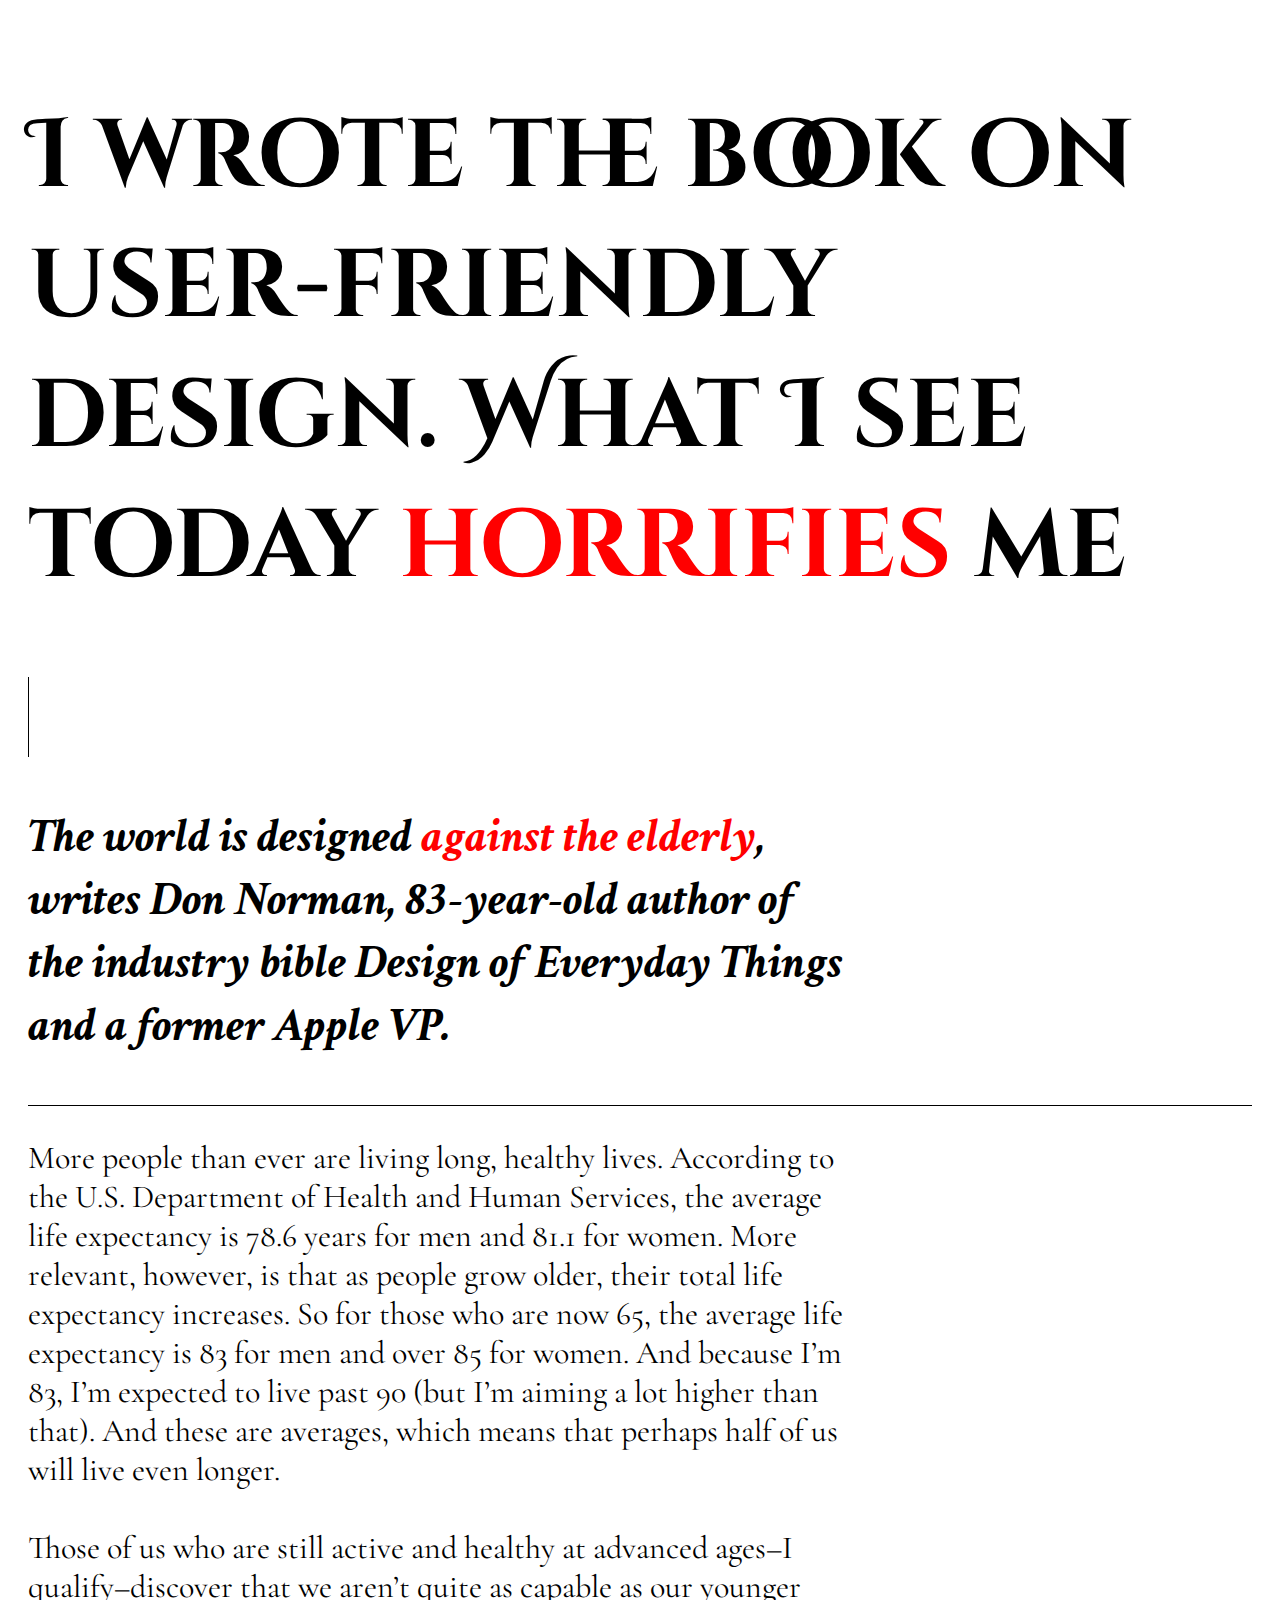
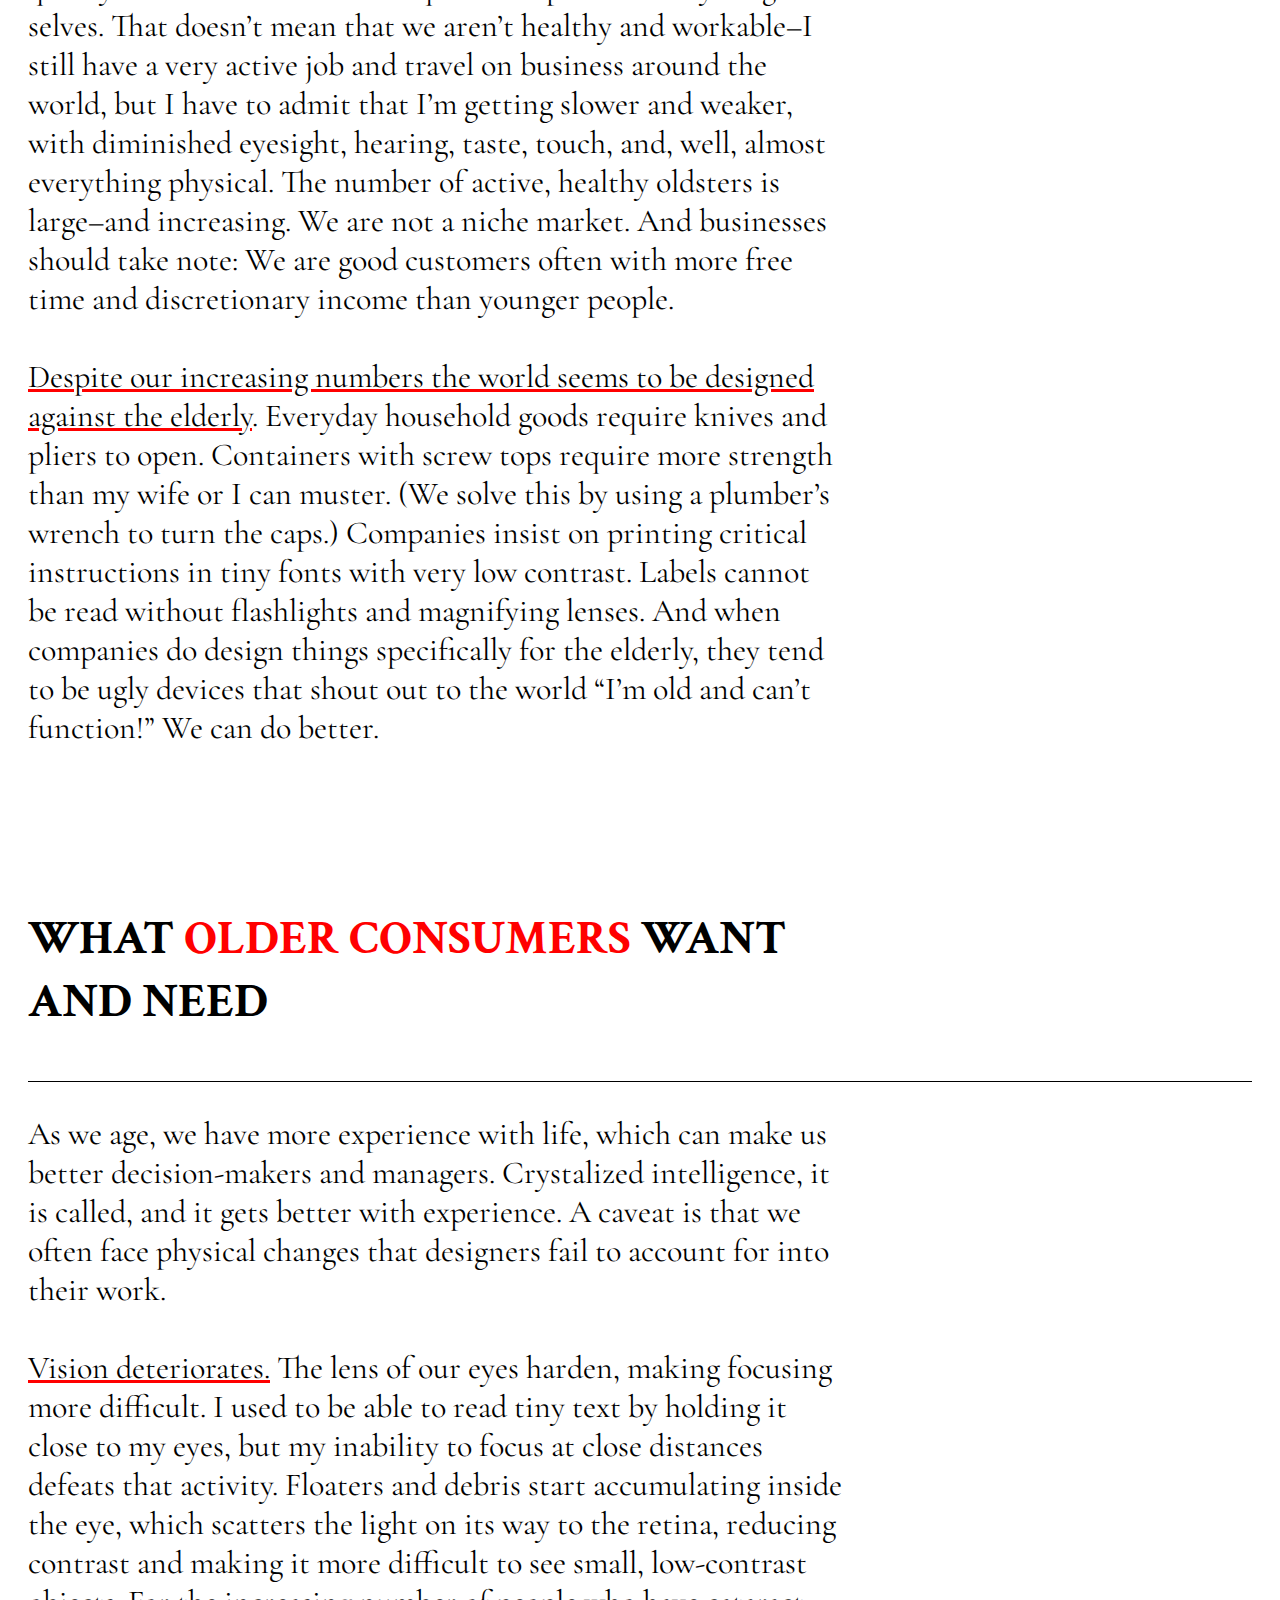
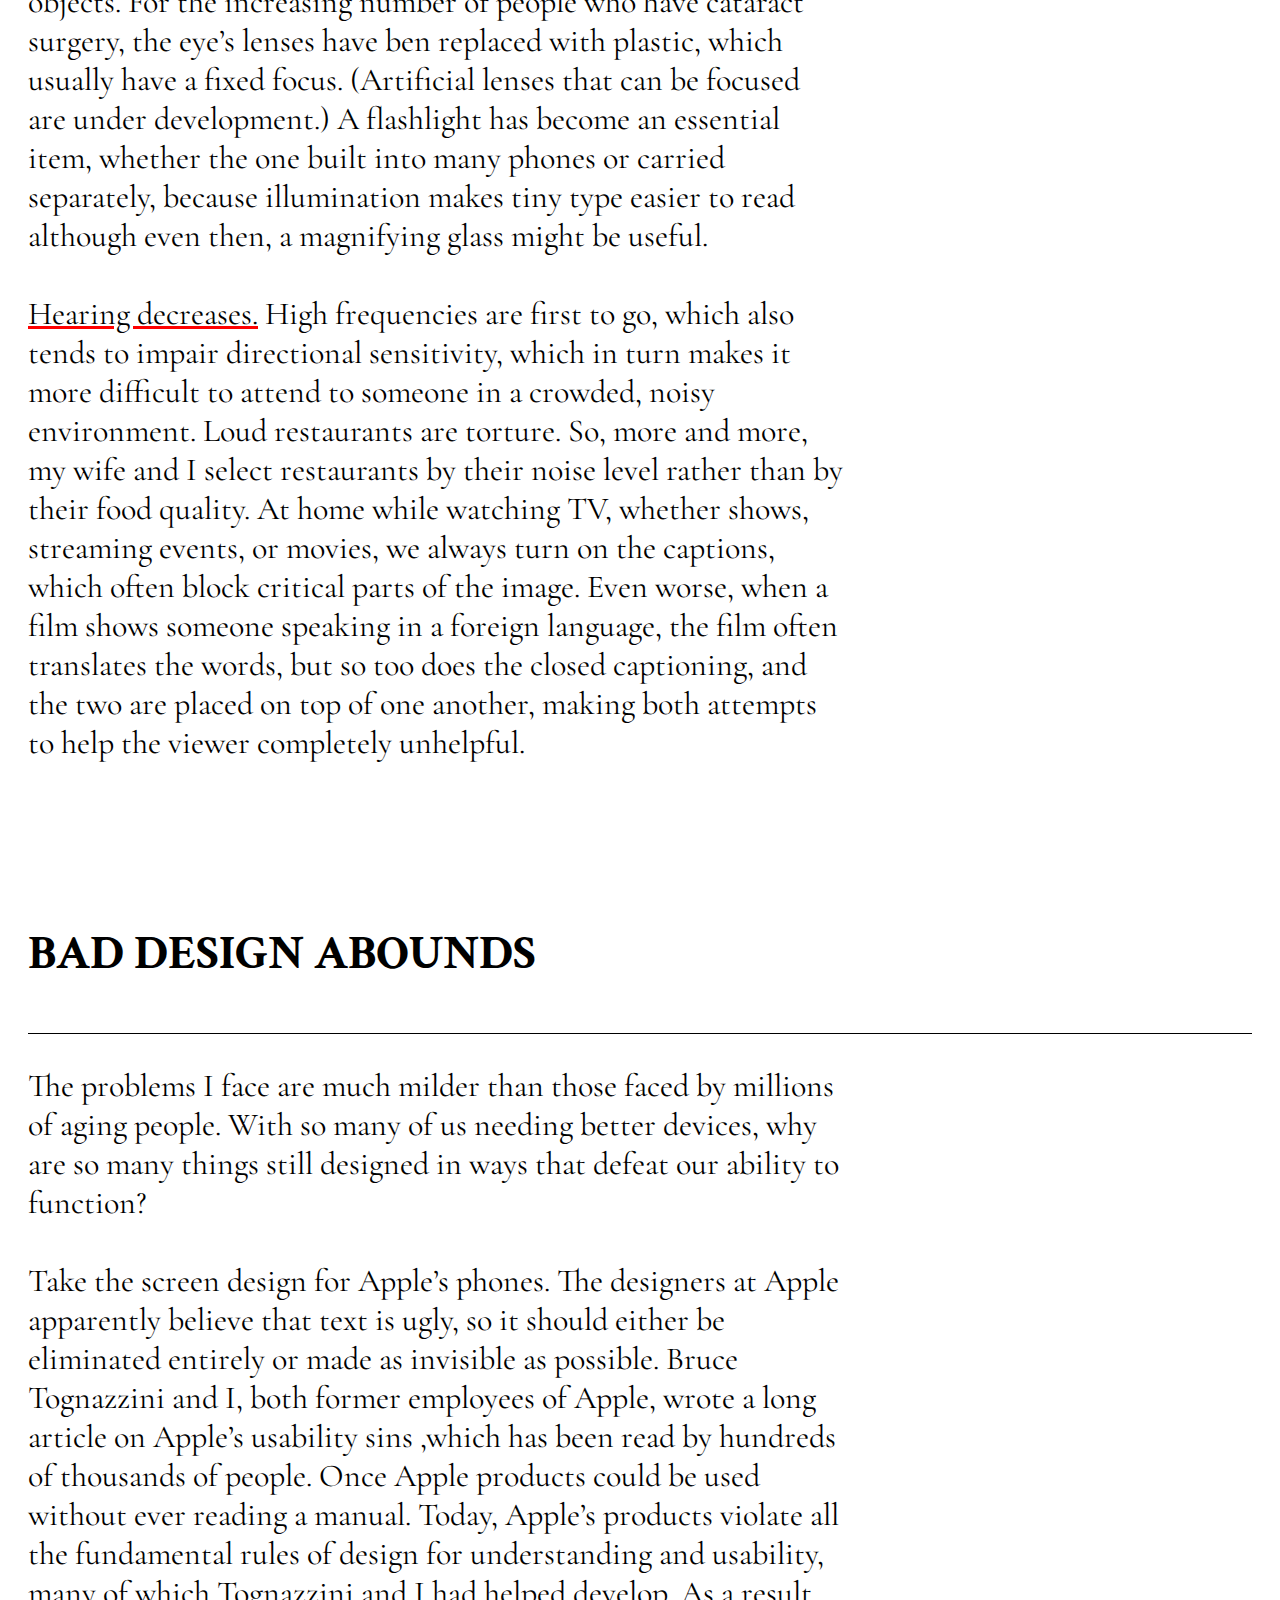
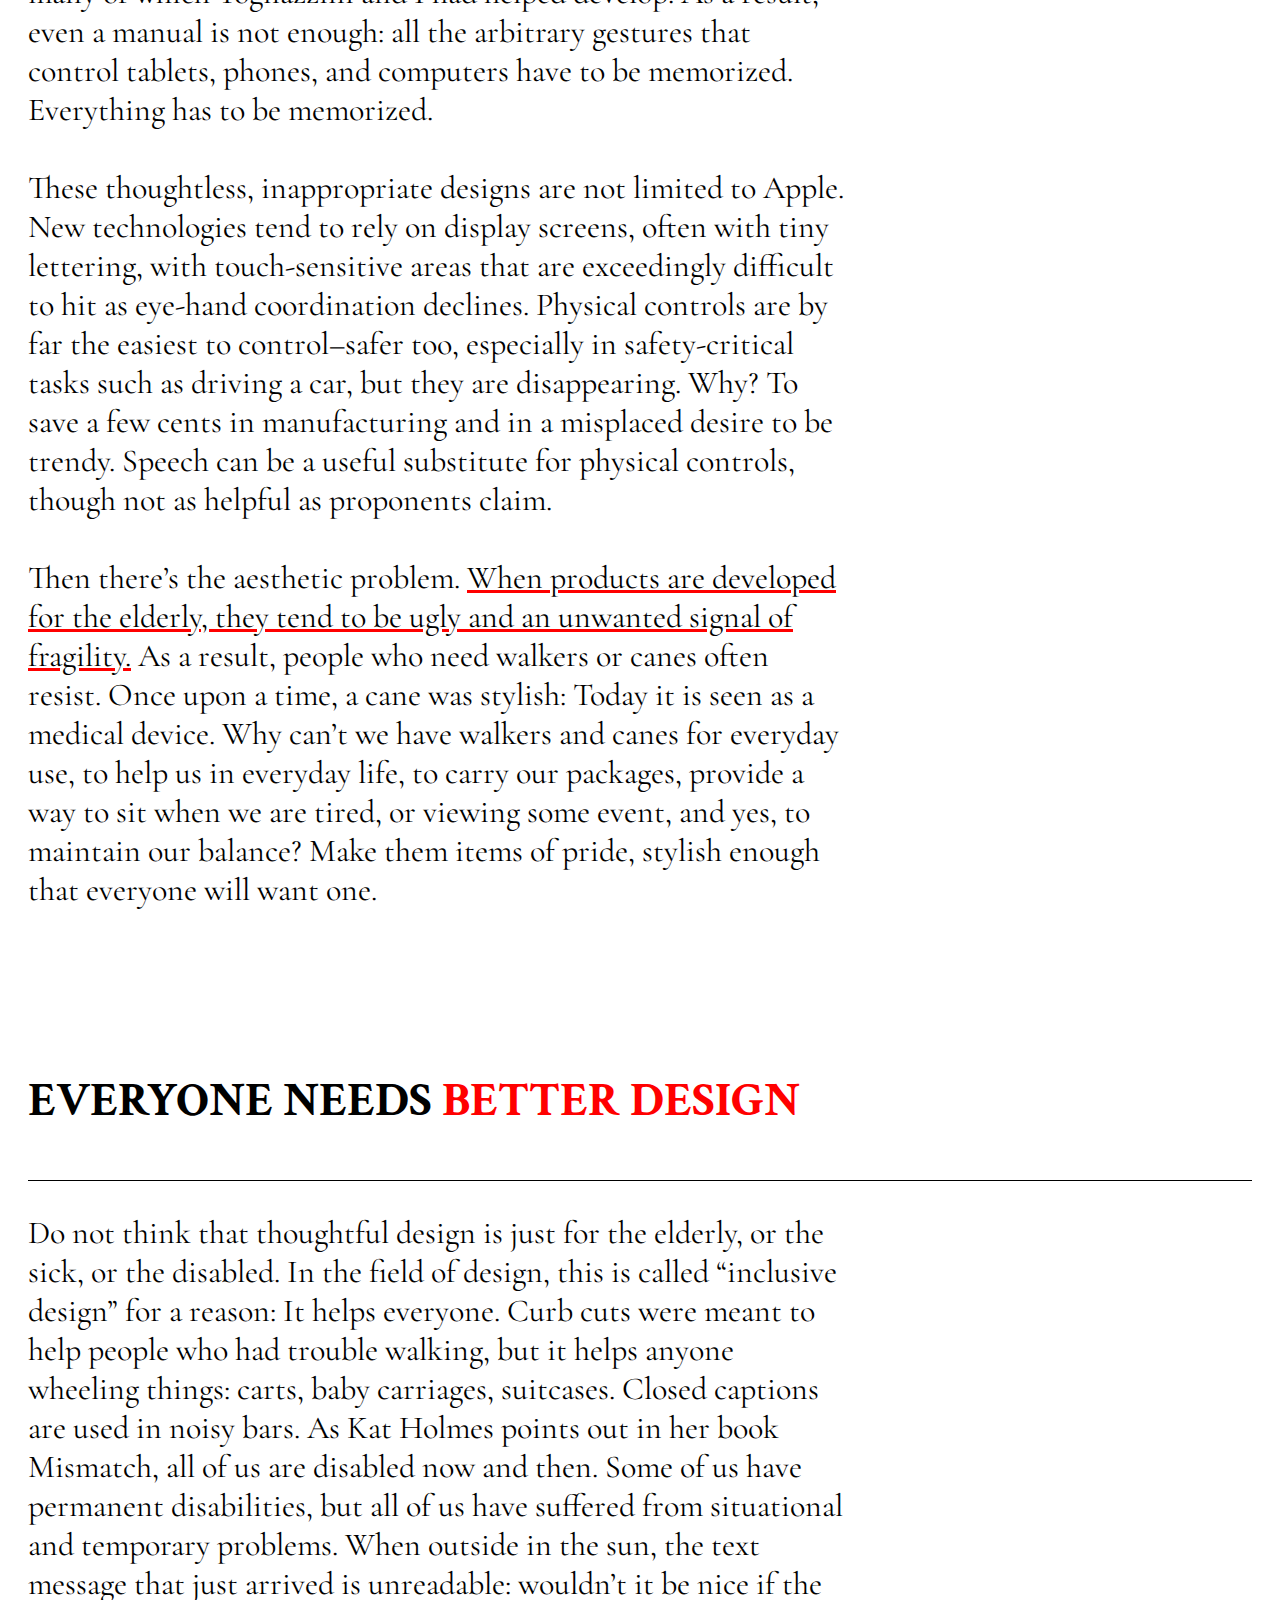
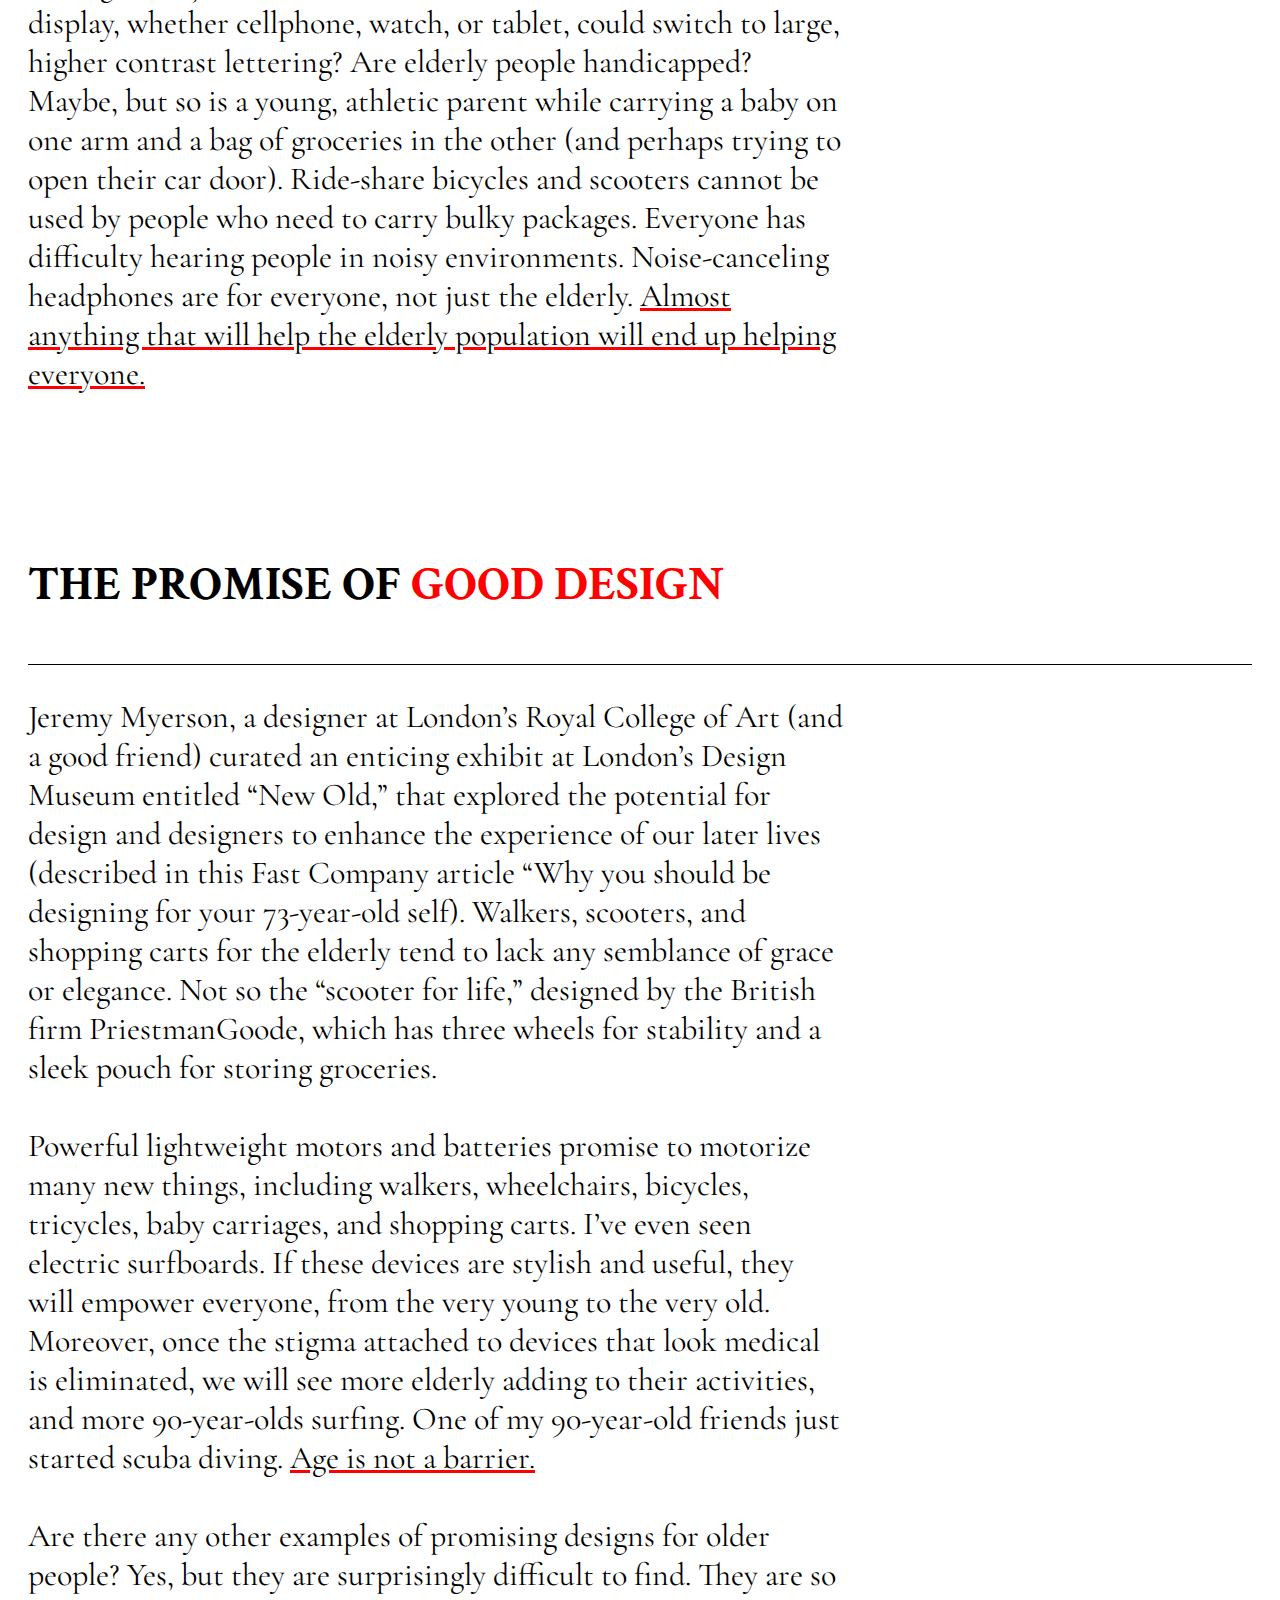
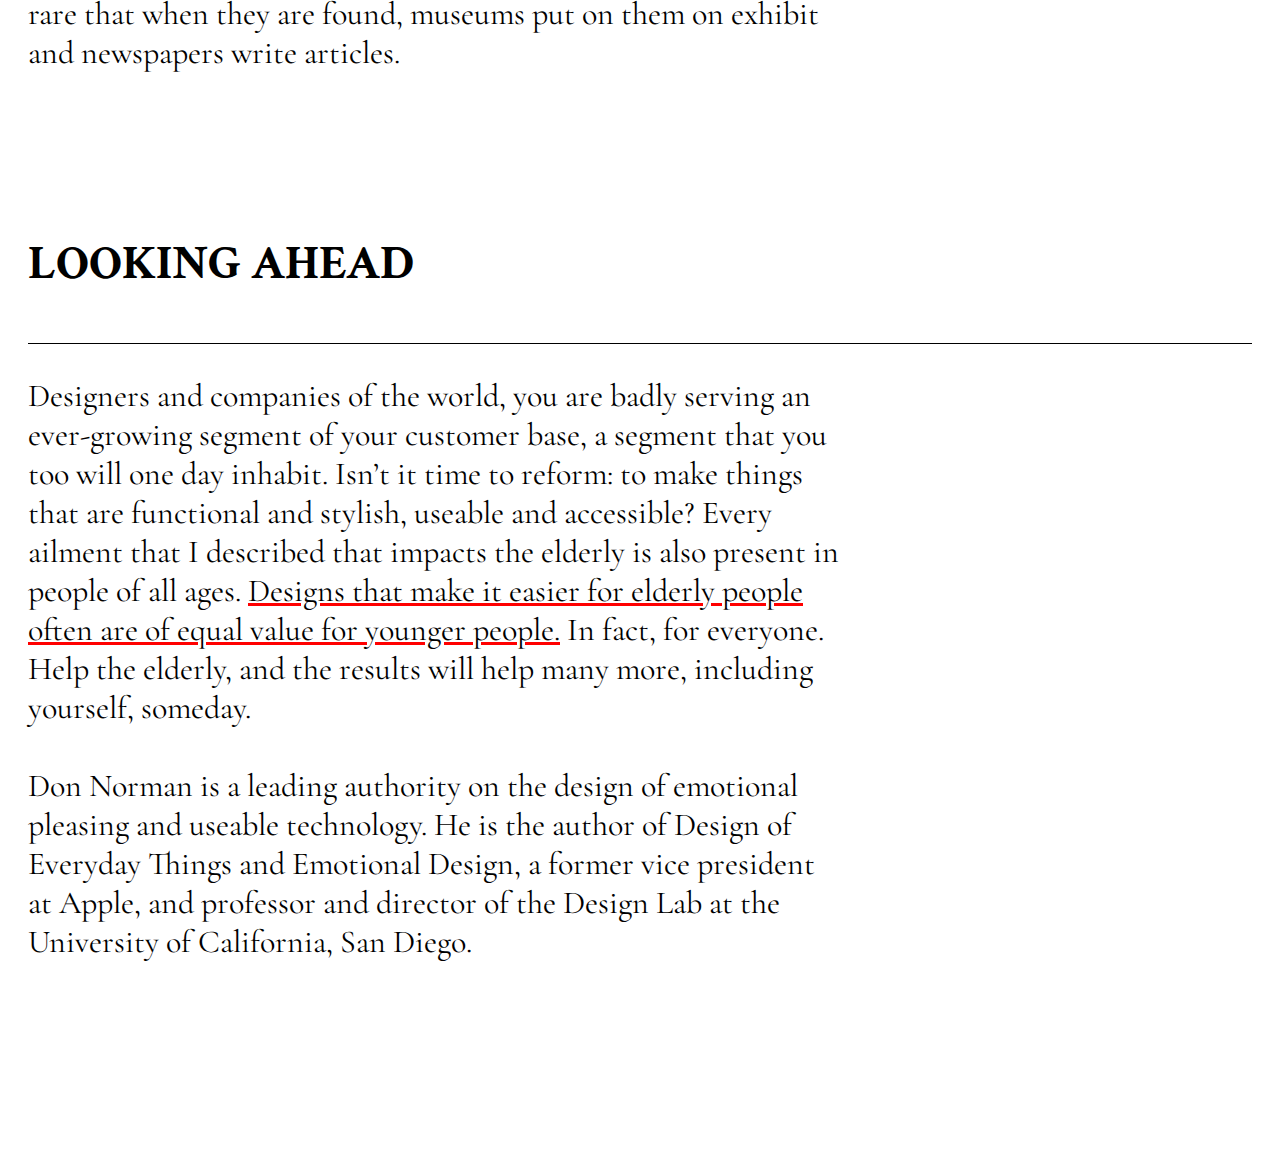
==== index.html @ ec427708 "Add files via upload" ====
<!DOCTYPE html>
<html>
    <head>
        <meta charset="utf-8">
        <meta name="viewport" content="width=device-width, initial-scale=1" />
        <!--<link rel="stylesheet" href="reset.css">-->
        <link rel="stylesheet" href="common.css">
        <!--<link rel="stylesheet" href="direction-1.css">
        <link rel="stylesheet" href="direction-2.css">-->
        <link rel="stylesheet" href="direction-3.css">
        <title>I wrote the book on user-friendly design. What I see today horrifies me</title>
    </head>
    <body>
        <header>
        <h1><a href="https://www.fastcompany.com/90338379/i-wrote-the-book-on-user-friendly-design-what-i-see-today-horrifies-me">I wrote the book on user-friendly design. What I see today <span class="horror">horrifies</span> me</a></h1>
        <div class="vertical-line"></div>
        <h3 id="headerh3">The world is designed <span class="red">against the elderly</span>, writes Don Norman, 83-year-old author of the industry bible Design of Everyday Things and a former Apple VP.</h3>
        </header>
        <hr class="horizontal-line"></span>
        <section>
        <p>
            More people than ever are living long, healthy lives. According to the U.S. Department of Health and Human Services, the average life expectancy is 78.6 years for men and 81.1 for women. More relevant, however, is that as people grow older, their total life expectancy increases. So for those who are now 65, the average life expectancy is 83 for men and over 85 for women. And because I’m 83, I’m expected to live past 90 (but I’m aiming a lot higher than that). And these are averages, which means that perhaps half of us will live even longer.<br><br>
            Those of us who are still active and healthy at advanced ages–I qualify–discover that we aren’t quite as capable as our younger selves. That doesn’t mean that we aren’t healthy and workable–I still have a very active job and travel on business around the world, but I have to admit that I’m getting slower and weaker, with diminished eyesight, hearing, taste, touch, and, well, almost everything physical. The number of active, healthy oldsters is large–and increasing. We are not a niche market. And businesses should take note: We are good customers often with more free time and discretionary income than younger people.<br><br>
            <span class="redunderline">Despite our increasing numbers the world seems to be designed against the elderly</span>. Everyday household goods require knives and pliers to open. Containers with screw tops require more strength than my wife or I can muster. (We solve this by using a plumber’s wrench to turn the caps.) Companies insist on printing critical instructions in tiny fonts with very low contrast. Labels cannot be read without flashlights and magnifying lenses. And when companies do design things specifically for the elderly, they tend to be ugly devices that shout out to the world “I’m old and can’t function!” We can do better.
        </p>
        
        <h3>WHAT <span class="red">OLDER CONSUMERS</span> WANT AND NEED</h3>
        <hr class="horizontal-line"></span>
        <p>
            As we age, we have more experience with life, which can make us better decision-makers and managers. Crystalized intelligence, it is called, and it gets better with experience. A caveat is that we often face physical changes that designers fail to account for into their work. <br><br>
            <span class="redunderline">Vision deteriorates.</span> The lens of our eyes harden, making focusing more difficult. I used to be able to read tiny text by holding it close to my eyes, but my inability to focus at close distances defeats that activity. Floaters and debris start accumulating inside the eye, which scatters the light on its way to the retina, reducing contrast and making it more difficult to see small, low-contrast objects. For the increasing number of people who have cataract surgery, the eye’s lenses have ben replaced with plastic, which usually have a fixed focus. (Artificial lenses that can be focused are under development.) A flashlight has become an essential item, whether the one built into many phones or carried separately, because illumination makes tiny type easier to read although even then, a magnifying glass might be useful.<br><br>
            <span class="redunderline">Hearing decreases.</span> High frequencies are first to go, which also tends to impair directional sensitivity, which in turn makes it more difficult to attend to someone in a crowded, noisy environment. Loud restaurants are torture. So, more and more, my wife and I select restaurants by their noise level rather than by their food quality. At home while watching TV, whether shows, streaming events, or movies, we always turn on the captions, which often block critical parts of the image. Even worse, when a film shows someone speaking in a foreign language, the film often translates the words, but so too does the closed captioning, and the two are placed on top of one another, making both attempts to help the viewer completely unhelpful.
        </p>
        
        <h3>BAD DESIGN ABOUNDS</h3>
        <hr class="horizontal-line"></span>
        <p>
            The problems I face are much milder than those faced by millions of aging people. With so many of us needing better devices, why are so many things still designed in ways that defeat our ability to function?<br><br>
            Take the screen design for Apple’s phones. The designers at Apple apparently believe that text is ugly, so it should either be eliminated entirely or made as invisible as possible. Bruce Tognazzini and I, both former employees of Apple, wrote a long article on Apple’s usability sins ,which has been read by hundreds of thousands of people. Once Apple products could be used without ever reading a manual. Today, Apple’s products violate all the fundamental rules of design for understanding and usability, many of which Tognazzini and I had helped develop. As a result, even a manual is not enough: all the arbitrary gestures that control tablets, phones, and computers have to be memorized. Everything has to be memorized.<br><br>
            These thoughtless, inappropriate designs are not limited to Apple. New technologies tend to rely on display screens, often with tiny lettering, with touch-sensitive areas that are exceedingly difficult to hit as eye-hand coordination declines. Physical controls are by far the easiest to control–safer too, especially in safety-critical tasks such as driving a car, but they are disappearing. Why? To save a few cents in manufacturing and in a misplaced desire to be trendy. Speech can be a useful substitute for physical controls, though not as helpful as proponents claim.<br><br>
            Then there’s the aesthetic problem. <span class="redunderline">When products are developed for the elderly, they tend to be ugly and an unwanted signal of fragility.</span> As a result, people who need walkers or canes often resist. Once upon a time, a cane was stylish: Today it is seen as a medical device. Why can’t we have walkers and canes for everyday use, to help us in everyday life, to carry our packages, provide a way to sit when we are tired, or viewing some event, and yes, to maintain our balance? Make them items of pride, stylish enough that everyone will want one.
        </p>
        
        <h3>EVERYONE NEEDS <span class="red">BETTER DESIGN</span></h3>
        <hr class="horizontal-line"></span>
        <p>
            Do not think that thoughtful design is just for the elderly, or the sick, or the disabled. In the field of design, this is called “inclusive design” for a reason: It helps everyone. Curb cuts were meant to help people who had trouble walking, but it helps anyone wheeling things: carts, baby carriages, suitcases. Closed captions are used in noisy bars. As Kat Holmes points out in her book Mismatch, all of us are disabled now and then. Some of us have permanent disabilities, but all of us have suffered from situational and temporary problems. When outside in the sun, the text message that just arrived is unreadable: wouldn’t it be nice if the display, whether cellphone, watch, or tablet, could switch to large, higher contrast lettering? Are elderly people handicapped? Maybe, but so is a young, athletic parent while carrying a baby on one arm and a bag of groceries in the other (and perhaps trying to open their car door). Ride-share bicycles and scooters cannot be used by people who need to carry bulky packages. Everyone has difficulty hearing people in noisy environments. Noise-canceling headphones are for everyone, not just the elderly. <span class="redunderline">Almost anything that will help the elderly population will end up helping everyone.</span>
        </p>
        
        <h3>THE PROMISE OF <span class="red">GOOD DESIGN</span></h3>
        <hr class="horizontal-line"></span>
        <p>
            Jeremy Myerson, a designer at London’s Royal College of Art (and a good friend) curated an enticing exhibit at London’s Design Museum entitled “New Old,” that explored the potential for design and designers to enhance the experience of our later lives (described in this Fast Company article “Why you should be designing for your 73-year-old self). Walkers, scooters, and shopping carts for the elderly tend to lack any semblance of grace or elegance. Not so the “scooter for life,” designed by the British firm PriestmanGoode, which has three wheels for stability and a sleek pouch for storing groceries.<br><br>
            Powerful lightweight motors and batteries promise to motorize many new things, including walkers, wheelchairs, bicycles, tricycles, baby carriages, and shopping carts. I’ve even seen electric surfboards. If these devices are stylish and useful, they will empower everyone, from the very young to the very old. Moreover, once the stigma attached to devices that look medical is eliminated, we will see more elderly adding to their activities, and more 90-year-olds surfing. One of my 90-year-old friends just started scuba diving. <span class="redunderline">Age is not a barrier.</span><br><br>
            Are there any other examples of promising designs for older people? Yes, but they are surprisingly difficult to find. They are so rare that when they are found, museums put on them on exhibit and newspapers write articles.
        </p>
        
        <h3>LOOKING AHEAD</h3>
        <hr class="horizontal-line"></span>
        <p>
            Designers and companies of the world, you are badly serving an ever-growing segment of your customer base, a segment that you too will one day inhabit. Isn’t it time to reform: to make things that are functional and stylish, useable and accessible? Every ailment that I described that impacts the elderly is also present in people of all ages. <span class="redunderline">Designs that make it easier for elderly people often are of equal value for younger people.</span> In fact, for everyone. Help the elderly, and the results will help many more, including yourself, someday.<br><br>
            Don Norman is a leading authority on the design of emotional pleasing and useable technology. He is the author of Design of Everyday Things and Emotional Design, a former vice president at Apple, and professor and director of the Design Lab at the University of California, San Diego.
        </p>
        </section>
    </body>
</html>
---- common.css ----
@import url('https://fonts.googleapis.com/css2?family=Creepster&display=swap');
@import url('https://fonts.googleapis.com/css2?family=Nosifer&display=swap');
@import url('https://fonts.googleapis.com/css2?family=Raleway:wght@800&display=swap');
@import url('https://fonts.googleapis.com/css2?family=Montserrat+Subrayada:wght@700&display=swap');
@import url('https://fonts.googleapis.com/css2?family=Montserrat+Alternates&display=swap');
@import url('https://fonts.googleapis.com/css2?family=Montserrat&display=swap');
@import url('https://fonts.googleapis.com/css2?family=Cinzel+Decorative:wght@700&display=swap');
@import url('https://fonts.googleapis.com/css2?family=Nunito:wght@300&display=swap');
@import url('https://fonts.googleapis.com/css2?family=Nunito:wght@600&display=swap');
@import url('https://fonts.googleapis.com/css2?family=Crimson+Text:wght@600&italic&display=swap');
@import url('https://fonts.googleapis.com/css2?family=Cormorant+Garamond:wght@500&display=swap');
@import url('https://fonts.googleapis.com/css2?family=Cinzel:wght@700&display=swap');

body {
    padding: 20px;
}

:root {
    --base-font-size: 2rem; 
    --typography-h1: calc(var(--base-font-size) * 3);
    --typography-h3: calc(var(--base-font-size) * 1.5);
    --typography-p: var(--base-font-size);
}

h1 {
  font-size: var(--typography-h1);
}
h3 {
  font-size: var(--typography-h3);
}
p {
  font-size: var(--typography-p);
}

.red {
    color: red;
}

.redunderline {
    text-decoration: underline;
    text-decoration-color: red;
}

@media screen and (max-width:375px) {
    :root {
        --base-font-size: 1rem;  
    }
    h1 {
        font-size: calc(var(--base-font-size) * 2.5);
    }
    h3 {
        font-size: calc(var(--base-font-size) * 1.8);
        width: 80%;
    }
    p {
        font-size: calc(var(--base-font-size) * 1.3);
        width: 80%;
        margin-bottom: 80px;
    }
}

@media screen and (min-width: 376px) and (max-width:768px) {
    :root {
        --base-font-size: 1rem;  
    }
    h1 {
        font-size: calc(var(--base-font-size) * 3);
    }
    h3 {
        font-size: calc(var(--base-font-size) * 2);
        width: 80%;
    }
    p {
        font-size: calc(var(--base-font-size) * 1.5);
        margin-bottom: 80px;
        width: 80%;
    }
}

@media screen and (min-width: 769px) and (max-width:1280px) {
    h3 {
        width: 66.666%;
    }
    p {
        width: 66.666%;
        margin-bottom: 160px;
    }
}
---- direction-1.css ----
h1 {
    font-family: 'Montserrat Subrayada';
  }

h3 {
    font-family: 'Montserrat Alternates';
    background-color: black;
    color: white;
    padding: 5px;
}

p {
    font-family: 'Montserrat';
}
  
.horror {
    color: red;
}
---- direction-2.css ----
h1 {
    font-family: 'Cinzel';
    background-color: black;
    color: white;
    padding: 20px;
    border-radius: 10px;
  }

section {
    background-color: #E5E4E2;
    color: black;
    padding: 20px;
    border-radius: 10px;
}

h3 {
    font-family: 'Nunito';
    background-color: black;
    color: white;
    padding: 8px;
    border-radius: 20px;
    text-align: center;
    font-weight: bold;
}

#headerh3 {
    font-family: 'Nunito';
    background-color: white;
    color: black;
    text-align: left;
}

p {
    font-family: 'Nunito';
    
    line-height: 20px;
}
  
.horror {
    color: #B22222;
}

.horizontal-line {
    border: none; 
    border-top: 1px solid black;
    margin: 20px 0;
  }
---- direction-3.css ----
h1 {
    font-family: 'Cinzel Decorative';
}

h3 {
    font-family: 'Crimson Text';
}

#headerh3 {
    font-family: 'Crimson Text';
    background-color: white;
    color: black;
    font-style: italic;
}

#thinking {
    font-style: italic;
}

p {
    font-family: 'Cormorant Garamond';
    line-height: normal;
}
  


.vertical-line {
    border-left: 1px solid black; 
    height: 80px;
}

.horizontal-line {
    border: none; 
    border-top: 1px solid black;
    margin: 10px 0;
  }

a {
    text-decoration: none;
    color: black;
}

a:hover {
    text-decoration: underline;
    text-decoration-color: red;
    color: black;
}

.horror {
    color: red;
}
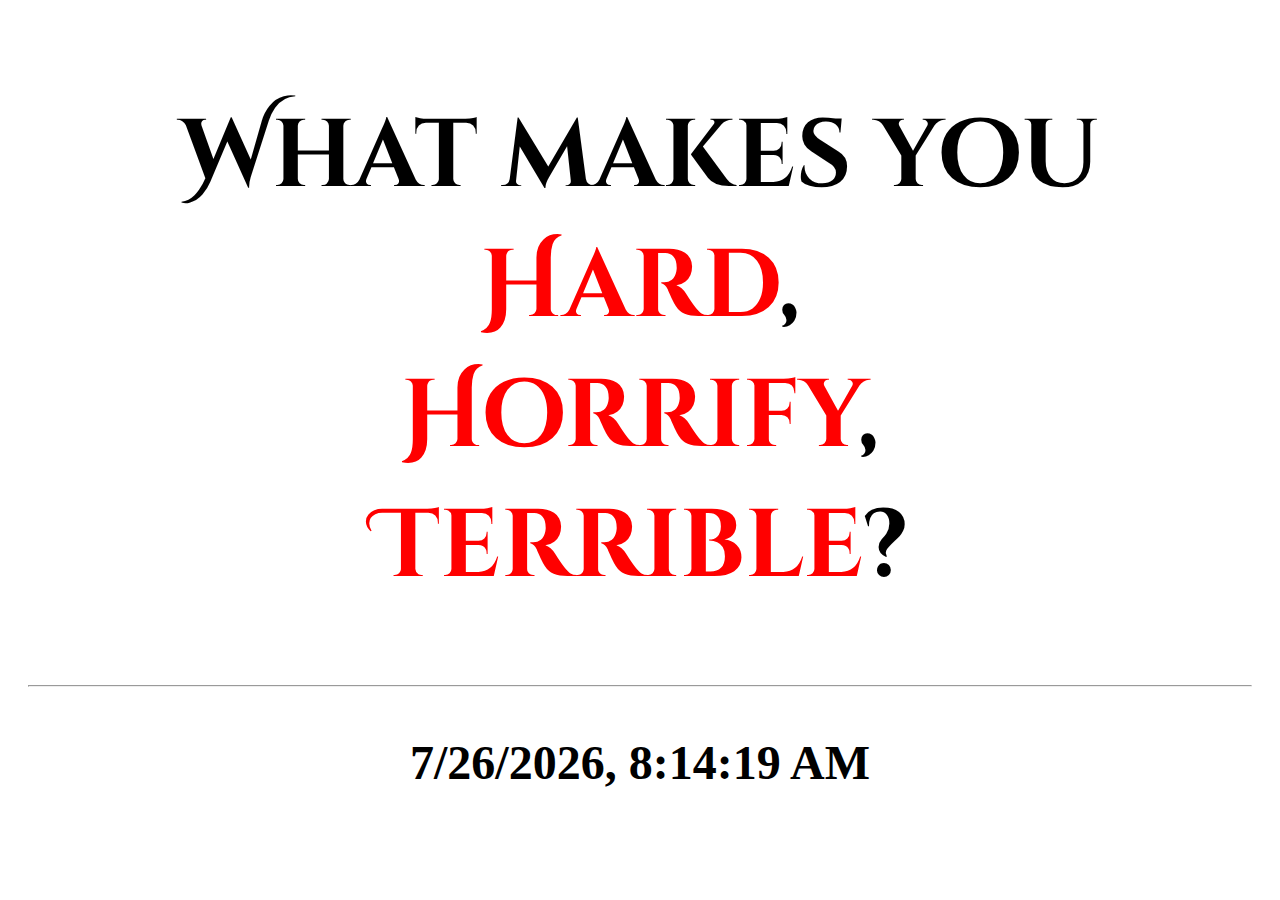
==== commit 478dd6f8: "Add files via upload" ====
--- a/index.html
+++ b/index.html
@@ -3,64 +3,35 @@
     <head>
         <meta charset="utf-8">
         <meta name="viewport" content="width=device-width, initial-scale=1" />
-        <!--<link rel="stylesheet" href="reset.css">-->
+        
         <link rel="stylesheet" href="common.css">
+        <link rel="stylesheet" href="landing.css">
         <!--<link rel="stylesheet" href="direction-1.css">
-        <link rel="stylesheet" href="direction-2.css">-->
-        <link rel="stylesheet" href="direction-3.css">
-        <title>I wrote the book on user-friendly design. What I see today horrifies me</title>
+        <link rel="stylesheet" href="direction-2.css">
+        <link rel="stylesheet" href="direction-3.css">-->
+        <title>What makes you Hard, Horrify, Terrible?</title>
     </head>
     <body>
-        <header>
-        <h1><a href="https://www.fastcompany.com/90338379/i-wrote-the-book-on-user-friendly-design-what-i-see-today-horrifies-me">I wrote the book on user-friendly design. What I see today <span class="horror">horrifies</span> me</a></h1>
-        <div class="vertical-line"></div>
-        <h3 id="headerh3">The world is designed <span class="red">against the elderly</span>, writes Don Norman, 83-year-old author of the industry bible Design of Everyday Things and a former Apple VP.</h3>
-        </header>
+        <div class="middle">
+            <h1>What makes you 
+                <a href="hard.html">Hard</a>,<br>
+                <a href="horrify.html">Horrify</a>,<br>
+                <a href="terrible.html">Terrible</a>?
+            </h1>
+        </div>
         <hr class="horizontal-line"></span>
-        <section>
-        <p>
-            More people than ever are living long, healthy lives. According to the U.S. Department of Health and Human Services, the average life expectancy is 78.6 years for men and 81.1 for women. More relevant, however, is that as people grow older, their total life expectancy increases. So for those who are now 65, the average life expectancy is 83 for men and over 85 for women. And because I’m 83, I’m expected to live past 90 (but I’m aiming a lot higher than that). And these are averages, which means that perhaps half of us will live even longer.<br><br>
-            Those of us who are still active and healthy at advanced ages–I qualify–discover that we aren’t quite as capable as our younger selves. That doesn’t mean that we aren’t healthy and workable–I still have a very active job and travel on business around the world, but I have to admit that I’m getting slower and weaker, with diminished eyesight, hearing, taste, touch, and, well, almost everything physical. The number of active, healthy oldsters is large–and increasing. We are not a niche market. And businesses should take note: We are good customers often with more free time and discretionary income than younger people.<br><br>
-            <span class="redunderline">Despite our increasing numbers the world seems to be designed against the elderly</span>. Everyday household goods require knives and pliers to open. Containers with screw tops require more strength than my wife or I can muster. (We solve this by using a plumber’s wrench to turn the caps.) Companies insist on printing critical instructions in tiny fonts with very low contrast. Labels cannot be read without flashlights and magnifying lenses. And when companies do design things specifically for the elderly, they tend to be ugly devices that shout out to the world “I’m old and can’t function!” We can do better.
-        </p>
-        
-        <h3>WHAT <span class="red">OLDER CONSUMERS</span> WANT AND NEED</h3>
-        <hr class="horizontal-line"></span>
-        <p>
-            As we age, we have more experience with life, which can make us better decision-makers and managers. Crystalized intelligence, it is called, and it gets better with experience. A caveat is that we often face physical changes that designers fail to account for into their work. <br><br>
-            <span class="redunderline">Vision deteriorates.</span> The lens of our eyes harden, making focusing more difficult. I used to be able to read tiny text by holding it close to my eyes, but my inability to focus at close distances defeats that activity. Floaters and debris start accumulating inside the eye, which scatters the light on its way to the retina, reducing contrast and making it more difficult to see small, low-contrast objects. For the increasing number of people who have cataract surgery, the eye’s lenses have ben replaced with plastic, which usually have a fixed focus. (Artificial lenses that can be focused are under development.) A flashlight has become an essential item, whether the one built into many phones or carried separately, because illumination makes tiny type easier to read although even then, a magnifying glass might be useful.<br><br>
-            <span class="redunderline">Hearing decreases.</span> High frequencies are first to go, which also tends to impair directional sensitivity, which in turn makes it more difficult to attend to someone in a crowded, noisy environment. Loud restaurants are torture. So, more and more, my wife and I select restaurants by their noise level rather than by their food quality. At home while watching TV, whether shows, streaming events, or movies, we always turn on the captions, which often block critical parts of the image. Even worse, when a film shows someone speaking in a foreign language, the film often translates the words, but so too does the closed captioning, and the two are placed on top of one another, making both attempts to help the viewer completely unhelpful.
-        </p>
-        
-        <h3>BAD DESIGN ABOUNDS</h3>
-        <hr class="horizontal-line"></span>
-        <p>
-            The problems I face are much milder than those faced by millions of aging people. With so many of us needing better devices, why are so many things still designed in ways that defeat our ability to function?<br><br>
-            Take the screen design for Apple’s phones. The designers at Apple apparently believe that text is ugly, so it should either be eliminated entirely or made as invisible as possible. Bruce Tognazzini and I, both former employees of Apple, wrote a long article on Apple’s usability sins ,which has been read by hundreds of thousands of people. Once Apple products could be used without ever reading a manual. Today, Apple’s products violate all the fundamental rules of design for understanding and usability, many of which Tognazzini and I had helped develop. As a result, even a manual is not enough: all the arbitrary gestures that control tablets, phones, and computers have to be memorized. Everything has to be memorized.<br><br>
-            These thoughtless, inappropriate designs are not limited to Apple. New technologies tend to rely on display screens, often with tiny lettering, with touch-sensitive areas that are exceedingly difficult to hit as eye-hand coordination declines. Physical controls are by far the easiest to control–safer too, especially in safety-critical tasks such as driving a car, but they are disappearing. Why? To save a few cents in manufacturing and in a misplaced desire to be trendy. Speech can be a useful substitute for physical controls, though not as helpful as proponents claim.<br><br>
-            Then there’s the aesthetic problem. <span class="redunderline">When products are developed for the elderly, they tend to be ugly and an unwanted signal of fragility.</span> As a result, people who need walkers or canes often resist. Once upon a time, a cane was stylish: Today it is seen as a medical device. Why can’t we have walkers and canes for everyday use, to help us in everyday life, to carry our packages, provide a way to sit when we are tired, or viewing some event, and yes, to maintain our balance? Make them items of pride, stylish enough that everyone will want one.
-        </p>
-        
-        <h3>EVERYONE NEEDS <span class="red">BETTER DESIGN</span></h3>
-        <hr class="horizontal-line"></span>
-        <p>
-            Do not think that thoughtful design is just for the elderly, or the sick, or the disabled. In the field of design, this is called “inclusive design” for a reason: It helps everyone. Curb cuts were meant to help people who had trouble walking, but it helps anyone wheeling things: carts, baby carriages, suitcases. Closed captions are used in noisy bars. As Kat Holmes points out in her book Mismatch, all of us are disabled now and then. Some of us have permanent disabilities, but all of us have suffered from situational and temporary problems. When outside in the sun, the text message that just arrived is unreadable: wouldn’t it be nice if the display, whether cellphone, watch, or tablet, could switch to large, higher contrast lettering? Are elderly people handicapped? Maybe, but so is a young, athletic parent while carrying a baby on one arm and a bag of groceries in the other (and perhaps trying to open their car door). Ride-share bicycles and scooters cannot be used by people who need to carry bulky packages. Everyone has difficulty hearing people in noisy environments. Noise-canceling headphones are for everyone, not just the elderly. <span class="redunderline">Almost anything that will help the elderly population will end up helping everyone.</span>
-        </p>
-        
-        <h3>THE PROMISE OF <span class="red">GOOD DESIGN</span></h3>
-        <hr class="horizontal-line"></span>
-        <p>
-            Jeremy Myerson, a designer at London’s Royal College of Art (and a good friend) curated an enticing exhibit at London’s Design Museum entitled “New Old,” that explored the potential for design and designers to enhance the experience of our later lives (described in this Fast Company article “Why you should be designing for your 73-year-old self). Walkers, scooters, and shopping carts for the elderly tend to lack any semblance of grace or elegance. Not so the “scooter for life,” designed by the British firm PriestmanGoode, which has three wheels for stability and a sleek pouch for storing groceries.<br><br>
-            Powerful lightweight motors and batteries promise to motorize many new things, including walkers, wheelchairs, bicycles, tricycles, baby carriages, and shopping carts. I’ve even seen electric surfboards. If these devices are stylish and useful, they will empower everyone, from the very young to the very old. Moreover, once the stigma attached to devices that look medical is eliminated, we will see more elderly adding to their activities, and more 90-year-olds surfing. One of my 90-year-old friends just started scuba diving. <span class="redunderline">Age is not a barrier.</span><br><br>
-            Are there any other examples of promising designs for older people? Yes, but they are surprisingly difficult to find. They are so rare that when they are found, museums put on them on exhibit and newspapers write articles.
-        </p>
-        
-        <h3>LOOKING AHEAD</h3>
-        <hr class="horizontal-line"></span>
-        <p>
-            Designers and companies of the world, you are badly serving an ever-growing segment of your customer base, a segment that you too will one day inhabit. Isn’t it time to reform: to make things that are functional and stylish, useable and accessible? Every ailment that I described that impacts the elderly is also present in people of all ages. <span class="redunderline">Designs that make it easier for elderly people often are of equal value for younger people.</span> In fact, for everyone. Help the elderly, and the results will help many more, including yourself, someday.<br><br>
-            Don Norman is a leading authority on the design of emotional pleasing and useable technology. He is the author of Design of Everyday Things and Emotional Design, a former vice president at Apple, and professor and director of the Design Lab at the University of California, San Diego.
-        </p>
-        </section>
+        <h3 id="datetime"></h3>
+
+        <script> 
+            function updateTime() {
+            const now = new Date();
+            const datetimeElement = document.getElementById('datetime');
+                        
+            datetimeElement.textContent = now.toLocaleString();
+            }
+
+            updateTime();
+            setInterval(updateTime, 1000);
+        </script>
     </body>
 </html>--- a/landing.css
+++ b/landing.css
@@ -0,0 +1,26 @@
+div a {
+    text-decoration: none;
+    color: red;
+}
+
+.middle {
+    display: flex;
+    text-align: center;
+    font-family: 'Cinzel Decorative';
+}
+
+.vertical-line {
+    border-left: 1px solid black; 
+    height: 80px;
+}
+
+div a:hover {
+    text-decoration: underline;
+    text-decoration-color: red;
+    color: black;
+}
+
+#datetime {
+    text-align: center;
+    width: 100%;
+}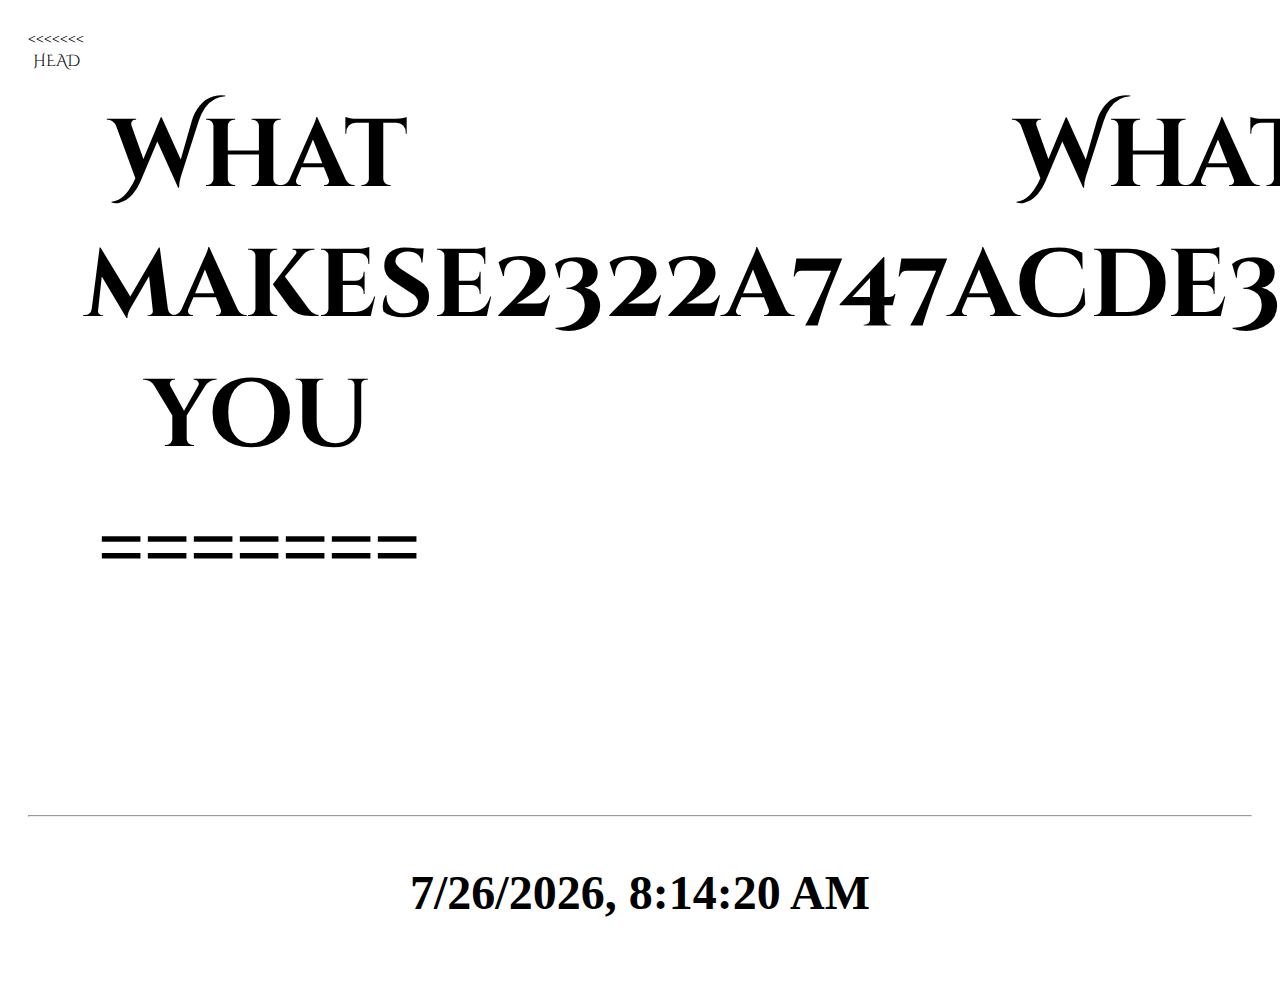
==== commit 97146880: "Add files via upload" ====
--- a/index.html
+++ b/index.html
@@ -13,7 +13,11 @@
     </head>
     <body>
         <div class="middle">
+<<<<<<< HEAD
+            <h1 id="main">What makes you 
+=======
             <h1>What makes you 
+>>>>>>> e2322a747acde3e36cb44af252824eda1fefad2e
                 <a href="hard.html">Hard</a>,<br>
                 <a href="horrify.html">Horrify</a>,<br>
                 <a href="terrible.html">Terrible</a>?
--- a/common.css
+++ b/common.css
@@ -41,7 +41,7 @@
     text-decoration-color: red;
 }
 
-@media screen and (max-width:375px) {
+@media screen and (max-width:375px) { 
     :root {
         --base-font-size: 1rem;  
     }
@@ -77,7 +77,7 @@
     }
 }
 
-@media screen and (min-width: 769px) and (max-width:1280px) {
+@media screen and (min-width: 769px) /*and (max-width:1280px)*/ {
     h3 {
         width: 66.666%;
     }
--- a/landing.css
+++ b/landing.css
@@ -23,4 +23,9 @@
 #datetime {
     text-align: center;
     width: 100%;
+}
+
+#main {
+    text-align: center;
+    width: 100%;
 }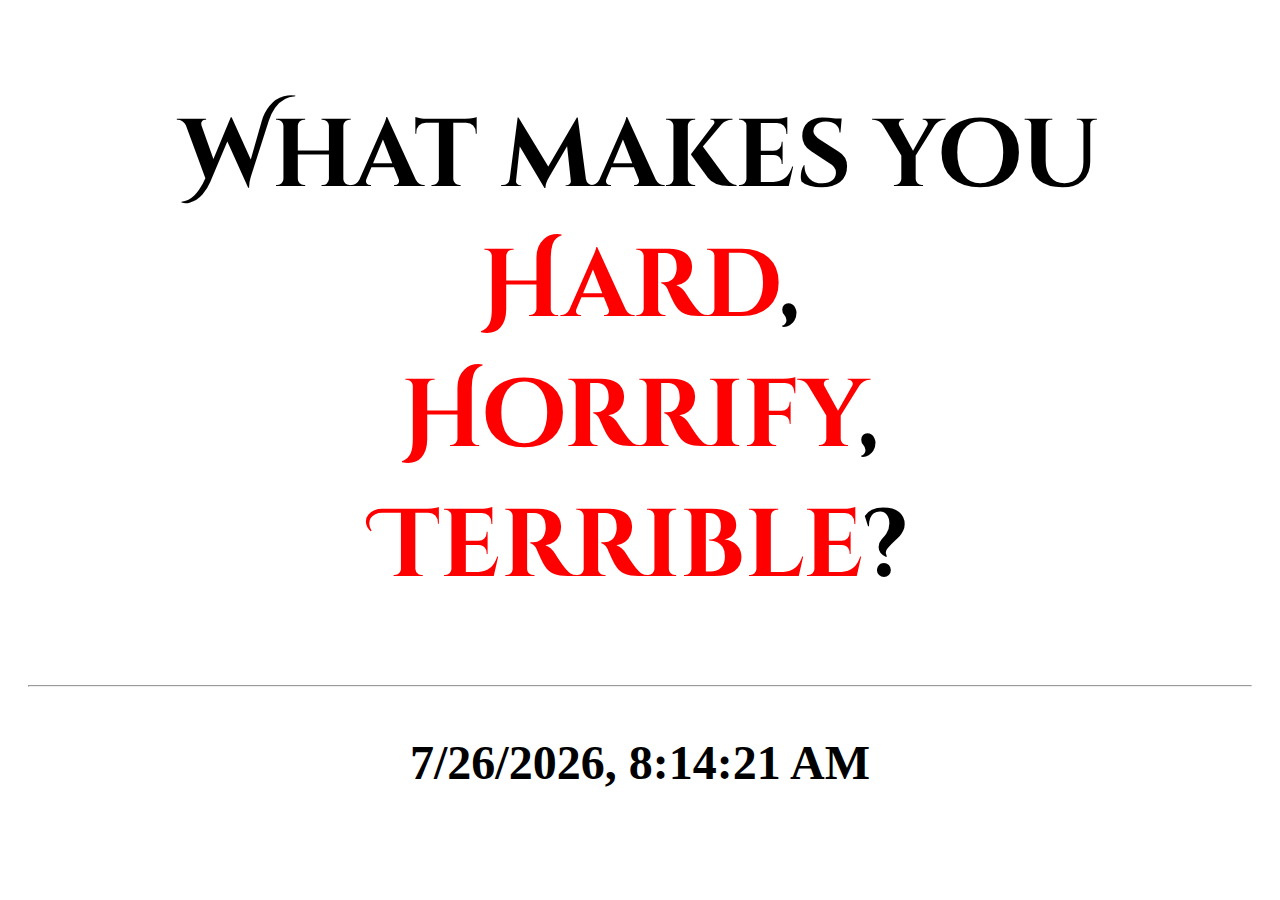
==== commit 7e41def3: "Add files via upload" ====
--- a/index.html
+++ b/index.html
@@ -13,11 +13,7 @@
     </head>
     <body>
         <div class="middle">
-<<<<<<< HEAD
-            <h1 id="main">What makes you 
-=======
-            <h1>What makes you 
->>>>>>> e2322a747acde3e36cb44af252824eda1fefad2e
+            <h1 id="content">What makes you
                 <a href="hard.html">Hard</a>,<br>
                 <a href="horrify.html">Horrify</a>,<br>
                 <a href="terrible.html">Terrible</a>?
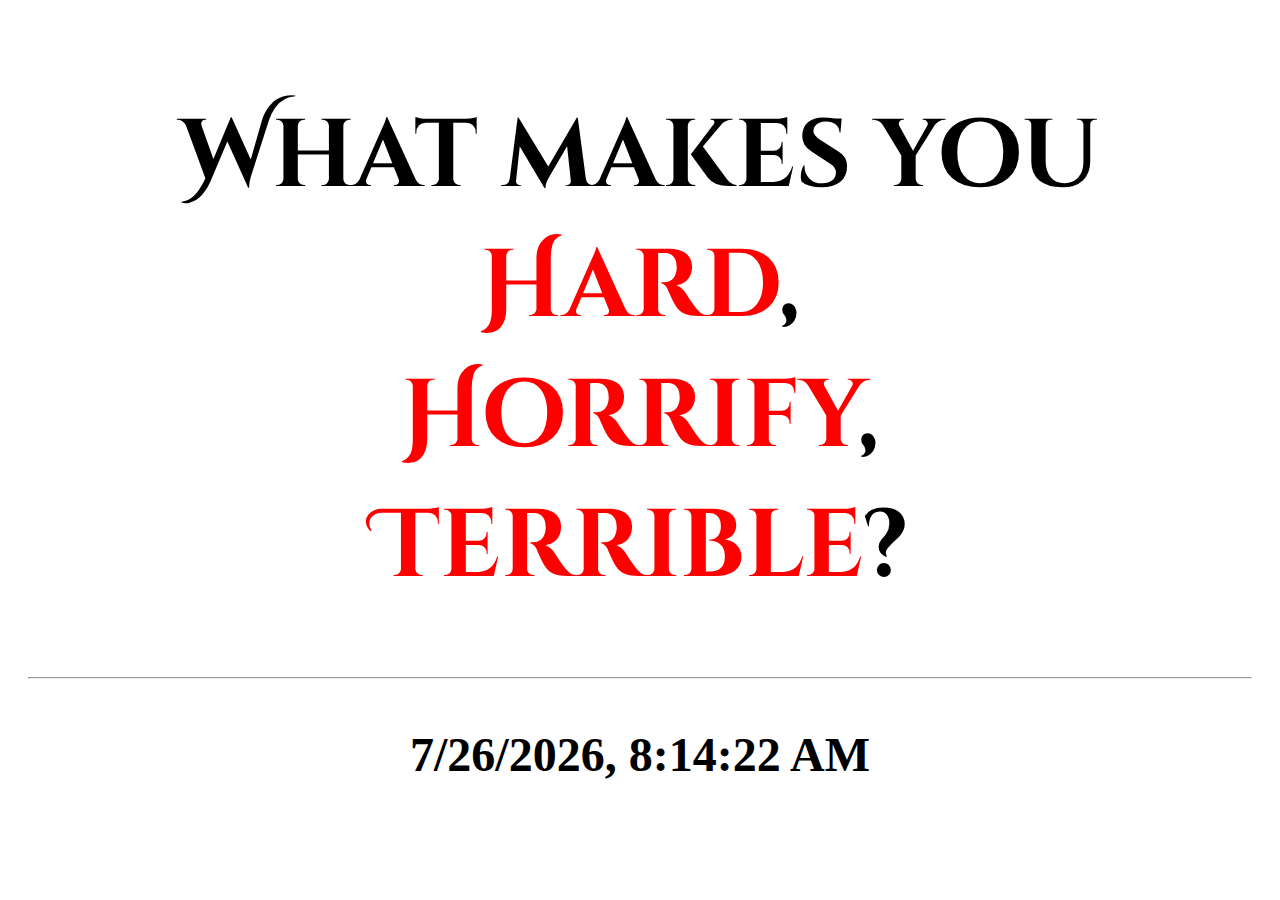
==== commit 6f72eb13: "Add files via upload" ====
--- a/index.html
+++ b/index.html
@@ -13,7 +13,7 @@
     </head>
     <body>
         <div class="middle">
-            <h1 id="content">What makes you
+            <h1>What makes you<br>
                 <a href="hard.html">Hard</a>,<br>
                 <a href="horrify.html">Horrify</a>,<br>
                 <a href="terrible.html">Terrible</a>?
--- a/landing.css
+++ b/landing.css
@@ -3,11 +3,6 @@
     color: red;
 }
 
-.middle {
-    display: flex;
-    text-align: center;
-    font-family: 'Cinzel Decorative';
-}
 
 .vertical-line {
     border-left: 1px solid black; 
@@ -25,7 +20,9 @@
     width: 100%;
 }
 
-#main {
+.middle {
+    /*display: flex;*/
     text-align: center;
+    font-family: 'Cinzel Decorative';
     width: 100%;
-}+}
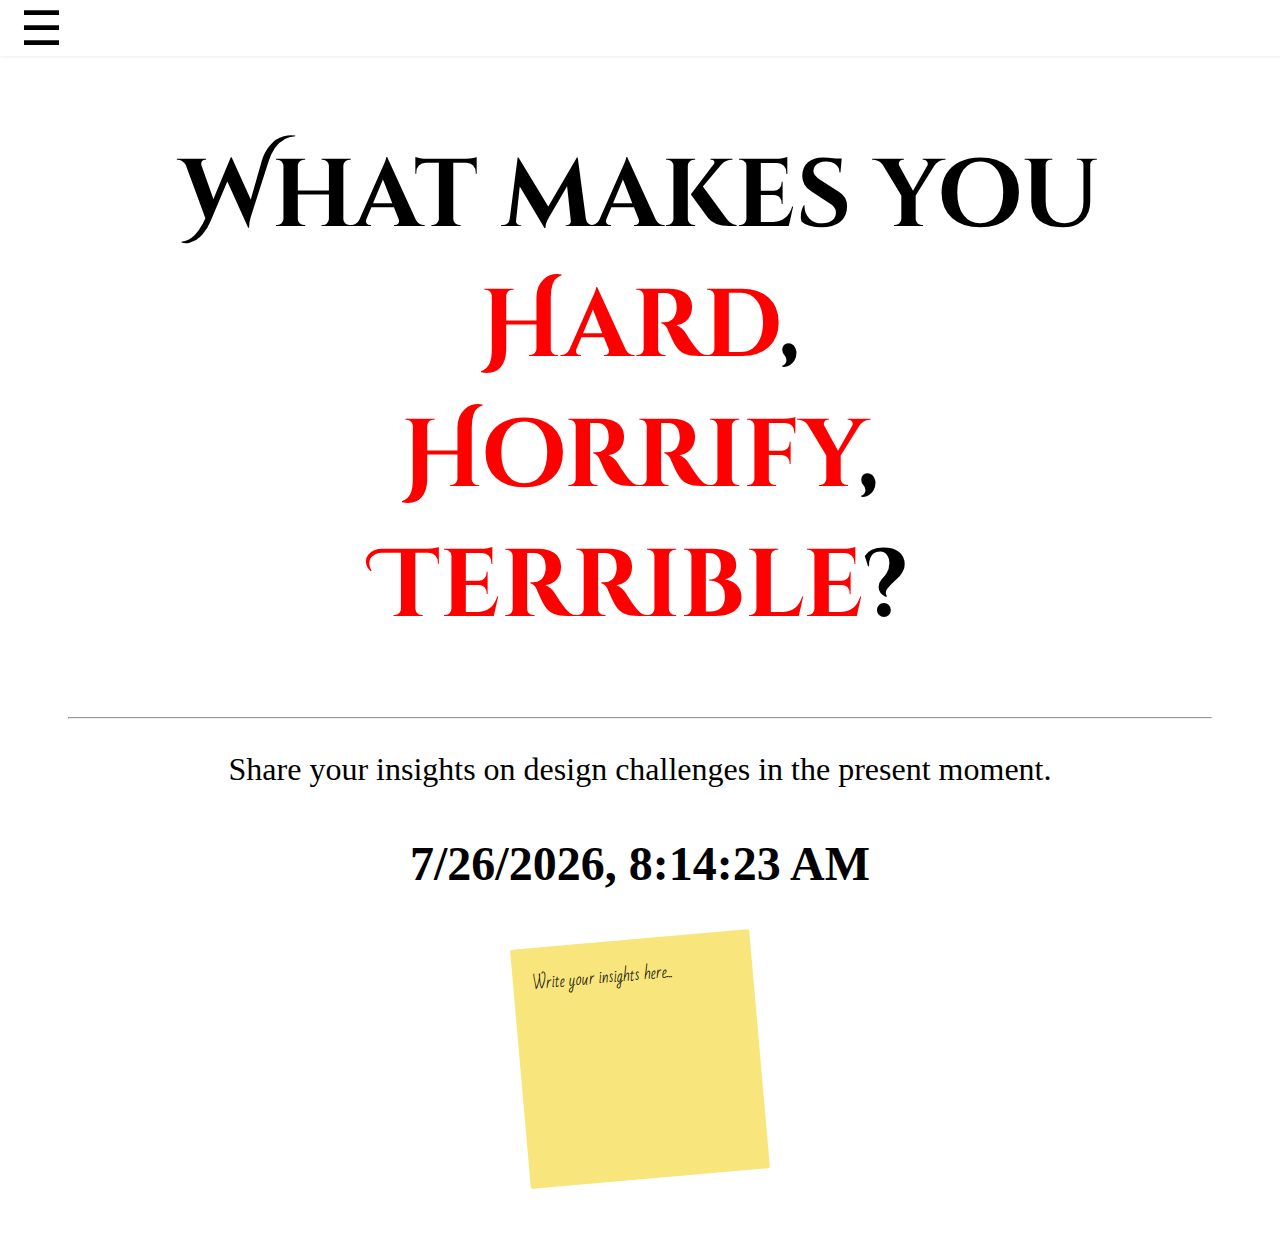
==== commit 387f091d: "finalizing" ====
--- a/index.html
+++ b/index.html
@@ -2,8 +2,7 @@
 <html>
     <head>
         <meta charset="utf-8">
-        <meta name="viewport" content="width=device-width, initial-scale=1" />
-        
+        <meta name="viewport" content="width=device-width, initial-scale=1" />     
         <link rel="stylesheet" href="common.css">
         <link rel="stylesheet" href="landing.css">
         <!--<link rel="stylesheet" href="direction-1.css">
@@ -12,6 +11,16 @@
         <title>What makes you Hard, Horrify, Terrible?</title>
     </head>
     <body>
+        <nav class="navbar">
+            <input type="checkbox" id="menutoggle" />
+            <label for="menutoggle" class="hamburger">&#9776;</label>
+            <ul class="menu">
+              <li><p><a href="index.html">Home</a></p></li>
+              <li><p><a href="hard.html">Hard</a></p></li>
+              <li><p><a href="horrify.html">Horrify</a></p></li>
+              <li><p><a href="terrible.html">Terrible</a></p></li>
+            </ul>
+        </nav>
         <div class="middle">
             <h1>What makes you<br>
                 <a href="hard.html">Hard</a>,<br>
@@ -19,9 +28,11 @@
                 <a href="terrible.html">Terrible</a>?
             </h1>
         </div>
+        
         <hr class="horizontal-line"></span>
+        <p class="share">Share your insights on design challenges in the present moment.</p>
         <h3 id="datetime"></h3>
-
+        
         <script> 
             function updateTime() {
             const now = new Date();
@@ -33,5 +44,10 @@
             updateTime();
             setInterval(updateTime, 1000);
         </script>
+        <div class="notespace">
+            <div class="stickynote" contenteditable="true">
+                Write your insights here...
+            </div>
+        </div>
     </body>
 </html>--- a/common.css
+++ b/common.css
@@ -1,4 +1,3 @@
-@import url('https://fonts.googleapis.com/css2?family=Creepster&display=swap');
 @import url('https://fonts.googleapis.com/css2?family=Nosifer&display=swap');
 @import url('https://fonts.googleapis.com/css2?family=Raleway:wght@800&display=swap');
 @import url('https://fonts.googleapis.com/css2?family=Montserrat+Subrayada:wght@700&display=swap');
@@ -10,15 +9,17 @@
 @import url('https://fonts.googleapis.com/css2?family=Crimson+Text:wght@600&italic&display=swap');
 @import url('https://fonts.googleapis.com/css2?family=Cormorant+Garamond:wght@500&display=swap');
 @import url('https://fonts.googleapis.com/css2?family=Cinzel:wght@700&display=swap');
+@import url('https://fonts.googleapis.com/css2?family=Bad+Script&display=swap');
+
 
 body {
     padding: 20px;
 }
 
 :root {
-    --base-font-size: 2rem; 
-    --typography-h1: calc(var(--base-font-size) * 3);
-    --typography-h3: calc(var(--base-font-size) * 1.5);
+    --base-font-size: 1.3rem; 
+    --typography-h1: calc(var(--base-font-size) * 2.2);
+    --typography-h3: calc(var(--base-font-size) * 1.3);
     --typography-p: var(--base-font-size);
 }
 
@@ -32,37 +33,21 @@
   font-size: var(--typography-p);
 }
 
-.red {
-    color: red;
-}
-
-.redunderline {
-    text-decoration: underline;
-    text-decoration-color: red;
-}
-
 @media screen and (max-width:375px) { 
-    :root {
-        --base-font-size: 1rem;  
-    }
-    h1 {
-        font-size: calc(var(--base-font-size) * 2.5);
-    }
     h3 {
-        font-size: calc(var(--base-font-size) * 1.8);
         width: 80%;
     }
     p {
-        font-size: calc(var(--base-font-size) * 1.3);
         width: 80%;
         margin-bottom: 80px;
     }
 }
 
-@media screen and (min-width: 376px) and (max-width:768px) {
-    :root {
-        --base-font-size: 1rem;  
+@media screen and (min-width: 376px) and (max-width:1279px) {
+    body {
+        padding: 40px;
     }
+
     h1 {
         font-size: calc(var(--base-font-size) * 3);
     }
@@ -77,12 +62,117 @@
     }
 }
 
-@media screen and (min-width: 769px) /*and (max-width:1280px)*/ {
+@media screen and (min-width: 1280px) {
+    body {
+        padding: 60px;
+    }
+
+    :root {
+        --base-font-size: 2rem; 
+        --typography-h1: calc(var(--base-font-size) * 3);
+        --typography-h3: calc(var(--base-font-size) * 1.5);
+        --typography-p: var(--base-font-size);
+    }
+
     h3 {
         width: 66.666%;
     }
     p {
         width: 66.666%;
         margin-bottom: 160px;
-    }
-}+        /*padding: ;*/
+    }   
+}
+
+.red {
+    color: red;
+}
+
+h3 .red {
+    background-color: red;
+    padding: 0px 8px;
+    color: white;
+}
+
+.redunderline {
+    text-decoration: underline;
+    text-decoration-style: wavy;
+    text-decoration-thickness: 2px;
+    text-decoration-color: red;
+}
+
+nav {
+    position: fixed;
+    top: 0;
+    left: 0;
+    width: 100%;
+    background-color: #fff; 
+    box-shadow: 0 0 4px rgba(0, 0, 0, 0.1);
+    z-index: 1000; 
+    padding-left: 20px;
+}
+
+nav a {
+    text-decoration: none;
+    color: red;
+}
+
+nav a:hover {
+    text-decoration: underline;
+    text-decoration-color: red;
+    color: black;
+}
+
+#menutoggle {
+    display: none;
+}
+  
+.hamburger {
+    font-size: 48px;
+    cursor: pointer;
+}
+  
+.menu {
+    display: none;
+}
+
+ul {
+    list-style: none;
+}
+
+.menu p {
+    margin-bottom: 20px;
+}
+  
+#menutoggle:checked ~ .menu {
+    display: block;
+}
+
+.normalp {
+    width: 100%;
+    margin-bottom: 20px;
+}
+
+.share {
+    width: 100%;
+    margin-bottom: 20px;
+    text-align: center;
+}
+
+.notespace {
+    display: flex;
+    justify-content: center;
+}
+
+.stickynote {
+    width: 200px;
+    height: 200px;
+    padding: 20px;
+    background-color: rgb(248, 230, 125);
+    border-radius: 2px;
+    font-family: 'Bad Script';
+    line-height: normal;
+    overflow: auto;
+    transform: rotate(-5deg); 
+}
+
--- a/landing.css
+++ b/landing.css
@@ -21,7 +21,6 @@
 }
 
 .middle {
-    /*display: flex;*/
     text-align: center;
     font-family: 'Cinzel Decorative';
     width: 100%;
--- a/direction-3.css
+++ b/direction-3.css
@@ -22,8 +22,6 @@
     line-height: normal;
 }
   
-
-
 .vertical-line {
     border-left: 1px solid black; 
     height: 80px;
@@ -33,7 +31,7 @@
     border: none; 
     border-top: 1px solid black;
     margin: 10px 0;
-  }
+}
 
 a {
     text-decoration: none;
@@ -48,4 +46,62 @@
 
 .horror {
     color: red;
-}+}
+
+.tooltip {
+    position: relative;
+}
+
+.tooltip::after {
+    content: attr(title);
+    visibility: hidden;
+    background-color: red;
+    color: white;
+    font-size: 16px;
+    padding: 4px 8px;
+    border-radius: 4px;
+    white-space: nowrap;  
+    position: absolute;
+    bottom: 100%;
+    left: 50%;
+    transform: translateX(-25%);
+}
+  
+.tooltip:hover::after {
+    visibility: visible;
+}
+
+
+#responsetoggle {
+    display: none;
+}
+
+.response {
+    cursor: pointer;
+}
+
+.response h3 {
+    color: red;
+}
+
+.response h3:hover {
+    text-decoration: underline;
+    text-decoration-color: red;
+    color: black;
+}
+  
+.responsehidden {
+    display: none; 
+}
+  
+#responsetoggle:checked ~ .responsehidden {
+    display: block; 
+}
+
+#responsetoggle:checked + .response h3::after {
+    content: "➴";
+}
+  
+#responsetoggle:not(:checked) + .response h3::after {
+    content: "➵"; 
+}
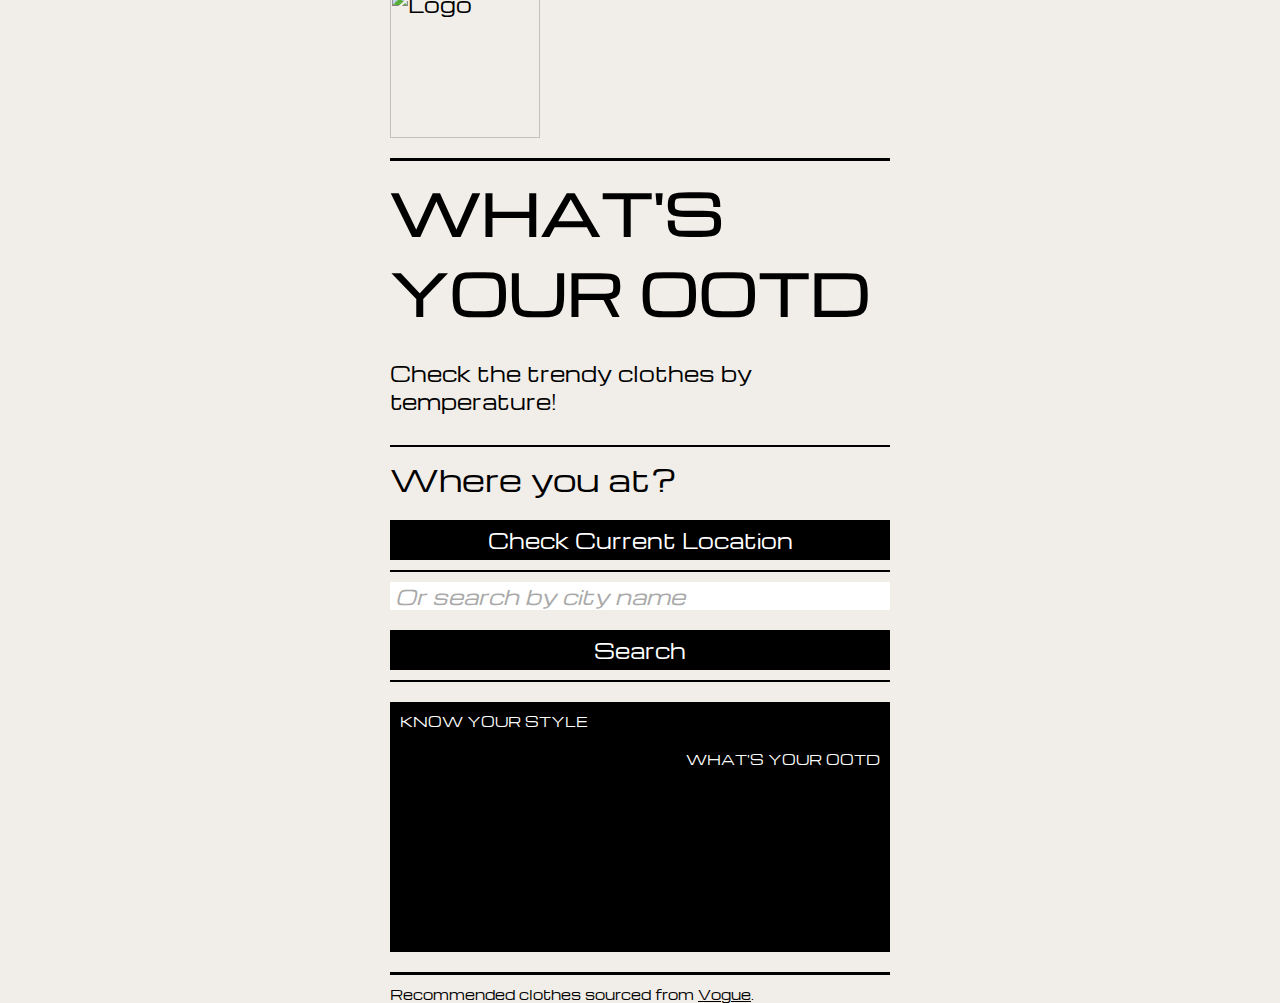
==== commit 09570b09: "change class" ====
--- a/index.html
+++ b/index.html
@@ -1,53 +1,101 @@
-<!DOCTYPE html>
 <html>
     <head>
+        <title>Fashion Recommendations</title>
         <meta charset="utf-8">
-        <meta name="viewport" content="width=device-width, initial-scale=1" />     
-        <link rel="stylesheet" href="common.css">
-        <link rel="stylesheet" href="landing.css">
-        <!--<link rel="stylesheet" href="direction-1.css">
-        <link rel="stylesheet" href="direction-2.css">
-        <link rel="stylesheet" href="direction-3.css">-->
-        <title>What makes you Hard, Horrify, Terrible?</title>
+        <meta name="viewport" content="width=device-width, initial-scale=1">
+        <link href="reset.css" rel="stylesheet">
+        <link href="style.css" rel="stylesheet">
+        <link href="https://fonts.googleapis.com/css2?family=Cormorant+Garamond&display=swap" rel="stylesheet">
+        <link rel="preconnect" href="https://fonts.googleapis.com">
+        <link rel="preconnect" href="https://fonts.gstatic.com" crossorigin>
+        <link href="https://fonts.googleapis.com/css2?family=Outfit:wght@100..900&display=swap" rel="stylesheet">
+        <link href="https://fonts.googleapis.com/css2?family=Michroma&display=swap" rel="stylesheet">
+        <script src="landing.js"></script>
+        <script src="script.js"></script>
     </head>
     <body>
-        <nav class="navbar">
-            <input type="checkbox" id="menutoggle" />
-            <label for="menutoggle" class="hamburger">&#9776;</label>
-            <ul class="menu">
-              <li><p><a href="index.html">Home</a></p></li>
-              <li><p><a href="hard.html">Hard</a></p></li>
-              <li><p><a href="horrify.html">Horrify</a></p></li>
-              <li><p><a href="terrible.html">Terrible</a></p></li>
-            </ul>
-        </nav>
-        <div class="middle">
-            <h1>What makes you<br>
-                <a href="hard.html">Hard</a>,<br>
-                <a href="horrify.html">Horrify</a>,<br>
-                <a href="terrible.html">Terrible</a>?
-            </h1>
-        </div>
+        <div class="container">
+            <header>
+                <img class="logo" src="logo.png" alt="Logo">
+            </header>
+            <div class="intro">
+                <div class="horizontal-line"></div>
+                <h2>WHAT'S YOUR <span class="gradient-text">OOTD</span></h2>
+                <br>
+                <p>Check the trendy clothes by temperature!</p>
+            </div>
+            <div class="place">
+                <div class="horizontal-line-two"></div>
+                <div class="column">
+                <h4 class="column-left">Where you at?</h4>
+                <button id="current">Check Current Location</button>
+                </div>
+                <div class="horizontal-line-two"></div>
+                <div class="column">
+                <input type="text" id="location" class="column-left" placeholder="Or search by city name">
+                <button id="search">Search</button>
+                </div>
+                <div class="horizontal-line-two"></div>
+            </div>
+            <div class="clothes-section">
+                <p class="first">KNOW YOUR STYLE</p>
+                <div class="clothes-container"></div>
+                <p class="second">WHAT'S YOUR OOTD</p>
+            </div>
+
+            <div class="popup-wrapper" id="popupWrapper">
+                <div class="popup" id="popupContent">
+                <span class="close" id="close">X</span>
+                <div class="popup-results" id="popupResults"></div>
+
+            <div class="recommendations">
+            </div>
+
+            </div>
+            </div>
+
+            <div class="horizontal-line"></div>
+            <footer>
+                <p>Recommended clothes sourced from <a href="https://www.vogue.com/">Vogue</a>.</p>
+            </footer>
+            </div>
+            
         
-        <hr class="horizontal-line"></span>
-        <p class="share">Share your insights on design challenges in the present moment.</p>
-        <h3 id="datetime"></h3>
-        
-        <script> 
-            function updateTime() {
-            const now = new Date();
-            const datetimeElement = document.getElementById('datetime');
-                        
-            datetimeElement.textContent = now.toLocaleString();
-            }
+            <script>
+                document.addEventListener('DOMContentLoaded', function() {
+                const currentLocationButton = document.getElementById('current');
+                const searchButton = document.getElementById('search');
+                const popup = document.getElementById('popupWrapper');
+                const popupResults = document.getElementById('popupResults');
+                const closeButton = document.getElementById('close');
+                const locationDiv = document.querySelector('.location');
 
-            updateTime();
-            setInterval(updateTime, 1000);
-        </script>
-        <div class="notespace">
-            <div class="stickynote" contenteditable="true">
-                Write your insights here...
-            </div>
-        </div>
+                currentLocationButton.addEventListener('click', function() {
+
+                    const currentLocationData = "Current Location Data"; 
+                    displayPopup(currentLocationData);
+                });
+
+
+                searchButton.addEventListener('click', function() {
+
+                    const recommendations = document.querySelector('.recommendations').innerHTML;
+                    displayPopup(recommendations);
+                });
+
+
+                function displayPopup(data) {
+                    popupResults.innerHTML = data;
+                    popup.style.display = 'block';
+                }
+
+
+                closeButton.addEventListener('click', function() {
+                    popup.style.display = 'none';
+    });
+});
+
+            </script>
     </body>
-</html>+</html>
+
--- a/style.css
+++ b/style.css
@@ -0,0 +1,270 @@
+body {
+    display: flex;
+    justify-content: center;
+    align-items: center;
+    height: 100vh;
+    margin: 20px;
+    background-color: #F1EDE8;
+    font-family: 'Michroma';
+    font-size: 20px;
+    margin-top: 30px;
+}
+
+header {
+    margin-top: 30px;
+}
+.horizontal-line {
+    border: none;
+    border-top: 3px solid black; 
+    width: 500px;
+    margin-bottom: 10px;
+}
+
+.horizontal-line-two {
+    border: none;
+    border-top: 2px solid black; 
+    width: 500px;
+    margin-top: 10px;
+}
+
+h2 {
+    font-size: 56px;
+    font-weight: bold;
+}
+
+h4 {
+    font-size: 30px;
+}
+
+.intro {
+    margin-bottom: 30px;
+}
+
+.container {
+    max-width: 500px;
+    margin: 0 auto; 
+    overflow: auto;
+}
+
+.place {
+    text-align: left;
+}
+
+.clothes-section {
+    width: 500px;
+    height: 250px;
+    background-color: black;
+    margin: 20px auto; 
+    /* overflow-x: scroll;  */
+}
+  
+.clothes-container {
+    display: flex;
+    animation: scroll 20s linear infinite;
+}
+  
+.clothes-section img {
+    height: 150px;
+    margin: 10px;
+    /* padding: 10px; */
+    object-fit: cover;
+    max-inline-size: none;
+}
+
+@keyframes scroll {
+    0% {
+        transform: translateX(0);
+    }
+    100% {
+        transform: translateX(-100%);
+    }
+}
+
+button {
+    background-color: black;
+    color: white;
+    padding: 2px;
+    cursor: pointer;
+    padding: 6px;
+    margin-top: 10px;
+    text-align: center;
+}
+
+button:hover {
+    background-color: #5bd4f3;
+    color: black;
+}
+
+footer {
+    font-size: small;
+}
+
+.column {
+    display: flex;
+    flex-direction: column;
+    gap: 10px;
+}
+
+.column-left {
+    display: flex;
+    gap: 10px;
+    margin-top: 10px;
+}
+
+input[type="text"]::placeholder {
+    color: darkgray;
+    background-color: white;
+    font-style: italic; 
+    padding: 5px;
+}
+
+img.logo {
+    width: 150px; 
+    height: auto;
+    margin-bottom: 20px;
+}
+
+.gradient-text {
+    animation-name: changeGradient;
+    animation-duration: 4s;
+    animation-iteration-count: infinite;
+    animation-direction: alternate;
+}
+
+@keyframes changeGradient {
+    0% {
+        color: #e35fc0;
+      }
+      25% {
+        color: #585ec7;
+      }
+      50% {
+        color: #5896fb;
+      }
+      75% {
+        color: #5bd4f3;
+      }
+      100% {
+        color: #42d653;
+      }
+    }  
+
+
+.first {
+    color: white;
+    text-align: left;
+    font-size: small;
+    padding: 10px;
+}
+
+.second {
+    color: white;
+    text-align: right;
+    font-size: small;
+    padding: 10px;
+}
+
+
+.error-message {
+    color: rgb(209, 0, 0);
+}
+
+
+/*팝업*/
+.popup-wrapper {
+    display: none; 
+    position: fixed; 
+    top: 0; 
+    left: 0; 
+    width: 100%;
+    height: 100%; 
+    background-color: rgba(0, 0, 0, 0.4); 
+    z-index: 9999; 
+}
+
+.popup {
+    position: fixed; 
+    top: 50%; 
+    left: 50%;
+    transform: translate(-50%, -50%);
+    /* width: 460px; */
+    height: 80%;
+    background-color: #F1EDE8; 
+    padding: 20px; 
+    border: 1px solid #ccc; 
+    border-radius: 8px;
+    box-shadow: 0 0 10px rgba(0, 0, 0, 0.2);
+    z-index: 10000; 
+    overflow: scroll;
+}
+
+.close {
+    position: absolute; 
+    top: 20px; 
+    right: 20px; 
+    cursor: pointer; 
+    font-size: medium;
+}
+
+.brand {
+    font-weight: bold;
+    font-size: large;
+    text-align: center;
+}
+
+.clothes {
+    font-size: medium;
+    text-align: center;
+}
+
+.clothes_img {
+    object-fit: cover;
+    max-inline-size: none;
+    border: 2px solid black; 
+    margin-bottom: 10px;
+    align-items: center;
+}
+
+.recommendations {
+    display: flex;
+    flex-wrap: wrap;
+    justify-content: space-around;
+    margin-top: 20px;
+}
+
+.buynow {
+    font-size: medium;
+    background-color: black;
+    color: white;
+    padding: 10px;
+    margin-bottom: 30px;
+    margin-top: 10px;
+    width: 300px;
+    text-align: center;
+    align-items: center;
+    display: inline-block;
+}
+
+.buynow:hover {
+    background-color: #5bd4f3;
+    color: black;
+}
+
+a {
+    text-decoration: underline;
+}
+
+a:hover {
+    color: #5896fb;
+    text-decoration: underline;
+}
+
+@media (min-width: 768px) {
+    .container {
+        width: 500px; 
+    }
+    .popup {
+        width: 90%; 
+        max-width: 460px; 
+    }
+}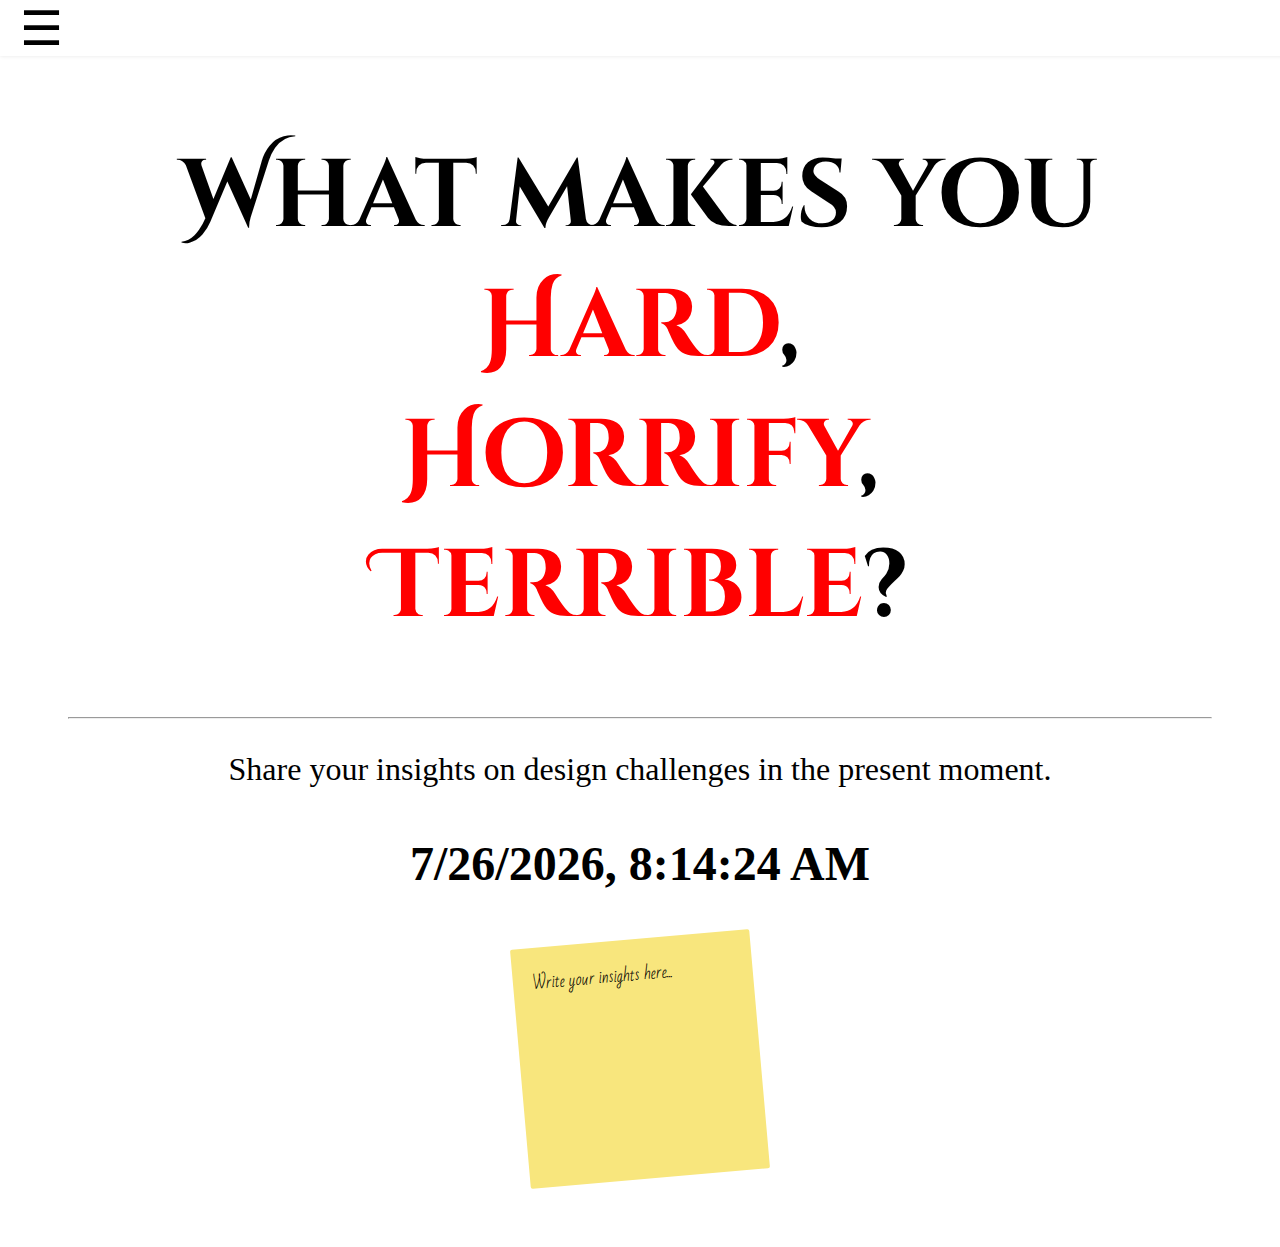
==== commit 4142161b: "file again" ====
--- a/index.html
+++ b/index.html
@@ -1,101 +1,53 @@
+<!DOCTYPE html>
 <html>
     <head>
-        <title>Fashion Recommendations</title>
         <meta charset="utf-8">
-        <meta name="viewport" content="width=device-width, initial-scale=1">
-        <link href="reset.css" rel="stylesheet">
-        <link href="style.css" rel="stylesheet">
-        <link href="https://fonts.googleapis.com/css2?family=Cormorant+Garamond&display=swap" rel="stylesheet">
-        <link rel="preconnect" href="https://fonts.googleapis.com">
-        <link rel="preconnect" href="https://fonts.gstatic.com" crossorigin>
-        <link href="https://fonts.googleapis.com/css2?family=Outfit:wght@100..900&display=swap" rel="stylesheet">
-        <link href="https://fonts.googleapis.com/css2?family=Michroma&display=swap" rel="stylesheet">
-        <script src="landing.js"></script>
-        <script src="script.js"></script>
+        <meta name="viewport" content="width=device-width, initial-scale=1" />     
+        <link rel="stylesheet" href="common.css">
+        <link rel="stylesheet" href="landing.css">
+        <!--<link rel="stylesheet" href="direction-1.css">
+        <link rel="stylesheet" href="direction-2.css">
+        <link rel="stylesheet" href="direction-3.css">-->
+        <title>What makes you Hard, Horrify, Terrible?</title>
     </head>
     <body>
-        <div class="container">
-            <header>
-                <img class="logo" src="logo.png" alt="Logo">
-            </header>
-            <div class="intro">
-                <div class="horizontal-line"></div>
-                <h2>WHAT'S YOUR <span class="gradient-text">OOTD</span></h2>
-                <br>
-                <p>Check the trendy clothes by temperature!</p>
+        <nav class="navbar">
+            <input type="checkbox" id="menutoggle" />
+            <label for="menutoggle" class="hamburger">&#9776;</label>
+            <ul class="menu">
+              <li><p><a href="index.html">Home</a></p></li>
+              <li><p><a href="hard.html">Hard</a></p></li>
+              <li><p><a href="horrify.html">Horrify</a></p></li>
+              <li><p><a href="terrible.html">Terrible</a></p></li>
+            </ul>
+        </nav>
+        <div class="middle">
+            <h1>What makes you<br>
+                <a href="hard.html">Hard</a>,<br>
+                <a href="horrify.html">Horrify</a>,<br>
+                <a href="terrible.html">Terrible</a>?
+            </h1>
+        </div>
+        
+        <hr class="horizontal-line"></span>
+        <p class="share">Share your insights on design challenges in the present moment.</p>
+        <h3 id="datetime"></h3>
+        
+        <script> 
+            function updateTime() {
+            const now = new Date();
+            const datetimeElement = document.getElementById('datetime');
+                        
+            datetimeElement.textContent = now.toLocaleString();
+            }
+
+            updateTime();
+            setInterval(updateTime, 1000);
+        </script>
+        <div class="notespace">
+            <div class="stickynote" contenteditable="true">
+                Write your insights here...
             </div>
-            <div class="place">
-                <div class="horizontal-line-two"></div>
-                <div class="column">
-                <h4 class="column-left">Where you at?</h4>
-                <button id="current">Check Current Location</button>
-                </div>
-                <div class="horizontal-line-two"></div>
-                <div class="column">
-                <input type="text" id="location" class="column-left" placeholder="Or search by city name">
-                <button id="search">Search</button>
-                </div>
-                <div class="horizontal-line-two"></div>
-            </div>
-            <div class="clothes-section">
-                <p class="first">KNOW YOUR STYLE</p>
-                <div class="clothes-container"></div>
-                <p class="second">WHAT'S YOUR OOTD</p>
-            </div>
-
-            <div class="popup-wrapper" id="popupWrapper">
-                <div class="popup" id="popupContent">
-                <span class="close" id="close">X</span>
-                <div class="popup-results" id="popupResults"></div>
-
-            <div class="recommendations">
-            </div>
-
-            </div>
-            </div>
-
-            <div class="horizontal-line"></div>
-            <footer>
-                <p>Recommended clothes sourced from <a href="https://www.vogue.com/">Vogue</a>.</p>
-            </footer>
-            </div>
-            
-        
-            <script>
-                document.addEventListener('DOMContentLoaded', function() {
-                const currentLocationButton = document.getElementById('current');
-                const searchButton = document.getElementById('search');
-                const popup = document.getElementById('popupWrapper');
-                const popupResults = document.getElementById('popupResults');
-                const closeButton = document.getElementById('close');
-                const locationDiv = document.querySelector('.location');
-
-                currentLocationButton.addEventListener('click', function() {
-
-                    const currentLocationData = "Current Location Data"; 
-                    displayPopup(currentLocationData);
-                });
-
-
-                searchButton.addEventListener('click', function() {
-
-                    const recommendations = document.querySelector('.recommendations').innerHTML;
-                    displayPopup(recommendations);
-                });
-
-
-                function displayPopup(data) {
-                    popupResults.innerHTML = data;
-                    popup.style.display = 'block';
-                }
-
-
-                closeButton.addEventListener('click', function() {
-                    popup.style.display = 'none';
-    });
-});
-
-            </script>
+        </div>
     </body>
-</html>
-
+</html>--- a/common.css
+++ b/common.css
@@ -0,0 +1,178 @@
+@import url('https://fonts.googleapis.com/css2?family=Nosifer&display=swap');
+@import url('https://fonts.googleapis.com/css2?family=Raleway:wght@800&display=swap');
+@import url('https://fonts.googleapis.com/css2?family=Montserrat+Subrayada:wght@700&display=swap');
+@import url('https://fonts.googleapis.com/css2?family=Montserrat+Alternates&display=swap');
+@import url('https://fonts.googleapis.com/css2?family=Montserrat&display=swap');
+@import url('https://fonts.googleapis.com/css2?family=Cinzel+Decorative:wght@700&display=swap');
+@import url('https://fonts.googleapis.com/css2?family=Nunito:wght@300&display=swap');
+@import url('https://fonts.googleapis.com/css2?family=Nunito:wght@600&display=swap');
+@import url('https://fonts.googleapis.com/css2?family=Crimson+Text:wght@600&italic&display=swap');
+@import url('https://fonts.googleapis.com/css2?family=Cormorant+Garamond:wght@500&display=swap');
+@import url('https://fonts.googleapis.com/css2?family=Cinzel:wght@700&display=swap');
+@import url('https://fonts.googleapis.com/css2?family=Bad+Script&display=swap');
+
+
+body {
+    padding: 20px;
+}
+
+:root {
+    --base-font-size: 1.3rem; 
+    --typography-h1: calc(var(--base-font-size) * 2.2);
+    --typography-h3: calc(var(--base-font-size) * 1.3);
+    --typography-p: var(--base-font-size);
+}
+
+h1 {
+  font-size: var(--typography-h1);
+}
+h3 {
+  font-size: var(--typography-h3);
+}
+p {
+  font-size: var(--typography-p);
+}
+
+@media screen and (max-width:375px) { 
+    h3 {
+        width: 80%;
+    }
+    p {
+        width: 80%;
+        margin-bottom: 80px;
+    }
+}
+
+@media screen and (min-width: 376px) and (max-width:1279px) {
+    body {
+        padding: 40px;
+    }
+
+    h1 {
+        font-size: calc(var(--base-font-size) * 3);
+    }
+    h3 {
+        font-size: calc(var(--base-font-size) * 2);
+        width: 80%;
+    }
+    p {
+        font-size: calc(var(--base-font-size) * 1.5);
+        margin-bottom: 80px;
+        width: 80%;
+    }
+}
+
+@media screen and (min-width: 1280px) {
+    body {
+        padding: 60px;
+    }
+
+    :root {
+        --base-font-size: 2rem; 
+        --typography-h1: calc(var(--base-font-size) * 3);
+        --typography-h3: calc(var(--base-font-size) * 1.5);
+        --typography-p: var(--base-font-size);
+    }
+
+    h3 {
+        width: 66.666%;
+    }
+    p {
+        width: 66.666%;
+        margin-bottom: 160px;
+        /*padding: ;*/
+    }   
+}
+
+.red {
+    color: red;
+}
+
+h3 .red {
+    background-color: red;
+    padding: 0px 8px;
+    color: white;
+}
+
+.redunderline {
+    text-decoration: underline;
+    text-decoration-style: wavy;
+    text-decoration-thickness: 2px;
+    text-decoration-color: red;
+}
+
+nav {
+    position: fixed;
+    top: 0;
+    left: 0;
+    width: 100%;
+    background-color: #fff; 
+    box-shadow: 0 0 4px rgba(0, 0, 0, 0.1);
+    z-index: 1000; 
+    padding-left: 20px;
+}
+
+nav a {
+    text-decoration: none;
+    color: red;
+}
+
+nav a:hover {
+    text-decoration: underline;
+    text-decoration-color: red;
+    color: black;
+}
+
+#menutoggle {
+    display: none;
+}
+  
+.hamburger {
+    font-size: 48px;
+    cursor: pointer;
+}
+  
+.menu {
+    display: none;
+}
+
+ul {
+    list-style: none;
+}
+
+.menu p {
+    margin-bottom: 20px;
+}
+  
+#menutoggle:checked ~ .menu {
+    display: block;
+}
+
+.normalp {
+    width: 100%;
+    margin-bottom: 20px;
+}
+
+.share {
+    width: 100%;
+    margin-bottom: 20px;
+    text-align: center;
+}
+
+.notespace {
+    display: flex;
+    justify-content: center;
+}
+
+.stickynote {
+    width: 200px;
+    height: 200px;
+    padding: 20px;
+    background-color: rgb(248, 230, 125);
+    border-radius: 2px;
+    font-family: 'Bad Script';
+    line-height: normal;
+    overflow: auto;
+    transform: rotate(-5deg); 
+}
+
--- a/landing.css
+++ b/landing.css
@@ -0,0 +1,27 @@
+div a {
+    text-decoration: none;
+    color: red;
+}
+
+
+.vertical-line {
+    border-left: 1px solid black; 
+    height: 80px;
+}
+
+div a:hover {
+    text-decoration: underline;
+    text-decoration-color: red;
+    color: black;
+}
+
+#datetime {
+    text-align: center;
+    width: 100%;
+}
+
+.middle {
+    text-align: center;
+    font-family: 'Cinzel Decorative';
+    width: 100%;
+}
--- a/direction-1.css
+++ b/direction-1.css
@@ -0,0 +1,18 @@
+h1 {
+    font-family: 'Montserrat Subrayada';
+  }
+
+h3 {
+    font-family: 'Montserrat Alternates';
+    background-color: black;
+    color: white;
+    padding: 5px;
+}
+
+p {
+    font-family: 'Montserrat';
+}
+  
+.horror {
+    color: red;
+}--- a/direction-2.css
+++ b/direction-2.css
@@ -0,0 +1,48 @@
+h1 {
+    font-family: 'Cinzel';
+    background-color: black;
+    color: white;
+    padding: 20px;
+    border-radius: 10px;
+  }
+
+section {
+    background-color: #E5E4E2;
+    color: black;
+    padding: 20px;
+    border-radius: 10px;
+}
+
+h3 {
+    font-family: 'Nunito';
+    background-color: black;
+    color: white;
+    padding: 8px;
+    border-radius: 20px;
+    text-align: center;
+    font-weight: bold;
+}
+
+#headerh3 {
+    font-family: 'Nunito';
+    background-color: white;
+    color: black;
+    text-align: left;
+}
+
+p {
+    font-family: 'Nunito';
+    
+    line-height: 20px;
+}
+  
+.horror {
+    color: #B22222;
+}
+
+.horizontal-line {
+    border: none; 
+    border-top: 1px solid black;
+    margin: 20px 0;
+  }
+
--- a/direction-3.css
+++ b/direction-3.css
@@ -0,0 +1,107 @@
+h1 {
+    font-family: 'Cinzel Decorative';
+}
+
+h3 {
+    font-family: 'Crimson Text';
+}
+
+#headerh3 {
+    font-family: 'Crimson Text';
+    background-color: white;
+    color: black;
+    font-style: italic;
+}
+
+#thinking {
+    font-style: italic;
+}
+
+p {
+    font-family: 'Cormorant Garamond';
+    line-height: normal;
+}
+  
+.vertical-line {
+    border-left: 1px solid black; 
+    height: 80px;
+}
+
+.horizontal-line {
+    border: none; 
+    border-top: 1px solid black;
+    margin: 10px 0;
+}
+
+a {
+    text-decoration: none;
+    color: black;
+}
+
+a:hover {
+    text-decoration: underline;
+    text-decoration-color: red;
+    color: black;
+}
+
+.horror {
+    color: red;
+}
+
+.tooltip {
+    position: relative;
+}
+
+.tooltip::after {
+    content: attr(title);
+    visibility: hidden;
+    background-color: red;
+    color: white;
+    font-size: 16px;
+    padding: 4px 8px;
+    border-radius: 4px;
+    white-space: nowrap;  
+    position: absolute;
+    bottom: 100%;
+    left: 50%;
+    transform: translateX(-25%);
+}
+  
+.tooltip:hover::after {
+    visibility: visible;
+}
+
+
+#responsetoggle {
+    display: none;
+}
+
+.response {
+    cursor: pointer;
+}
+
+.response h3 {
+    color: red;
+}
+
+.response h3:hover {
+    text-decoration: underline;
+    text-decoration-color: red;
+    color: black;
+}
+  
+.responsehidden {
+    display: none; 
+}
+  
+#responsetoggle:checked ~ .responsehidden {
+    display: block; 
+}
+
+#responsetoggle:checked + .response h3::after {
+    content: "➴";
+}
+  
+#responsetoggle:not(:checked) + .response h3::after {
+    content: "➵"; 
+}
